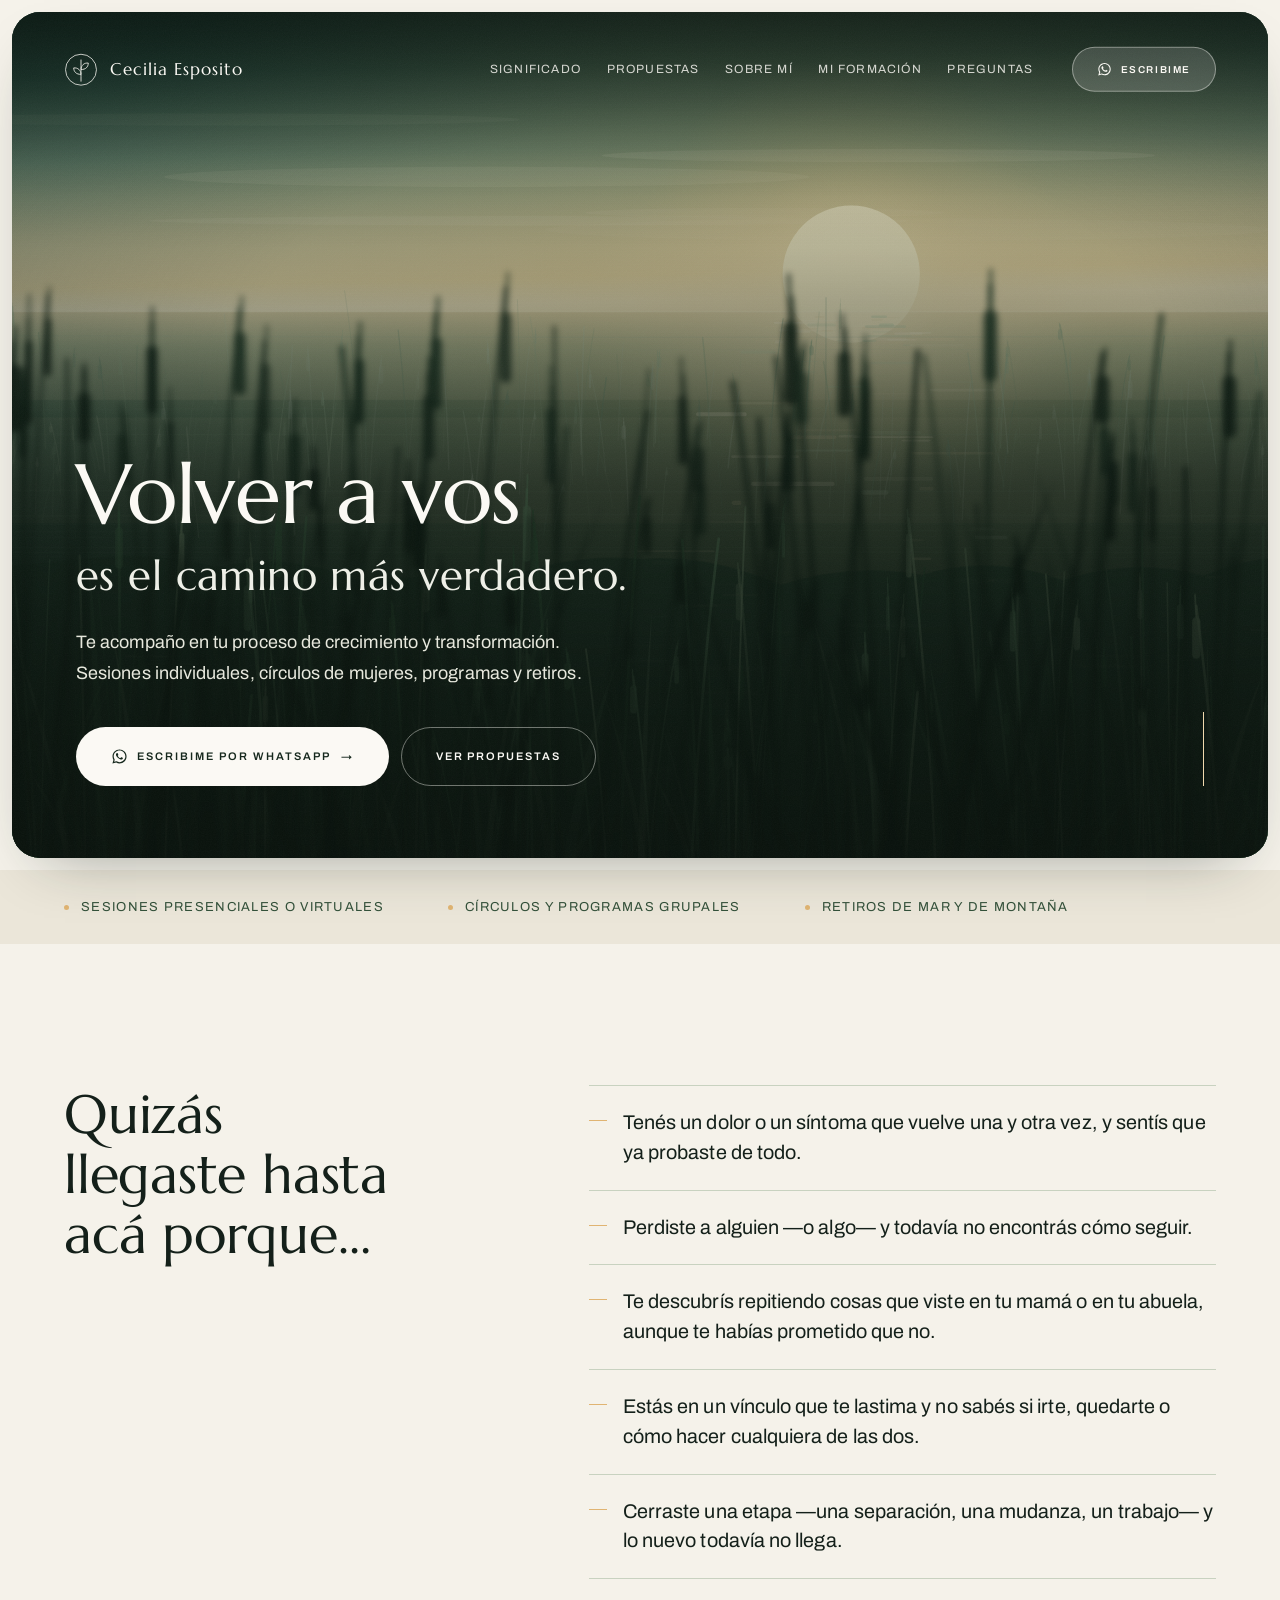
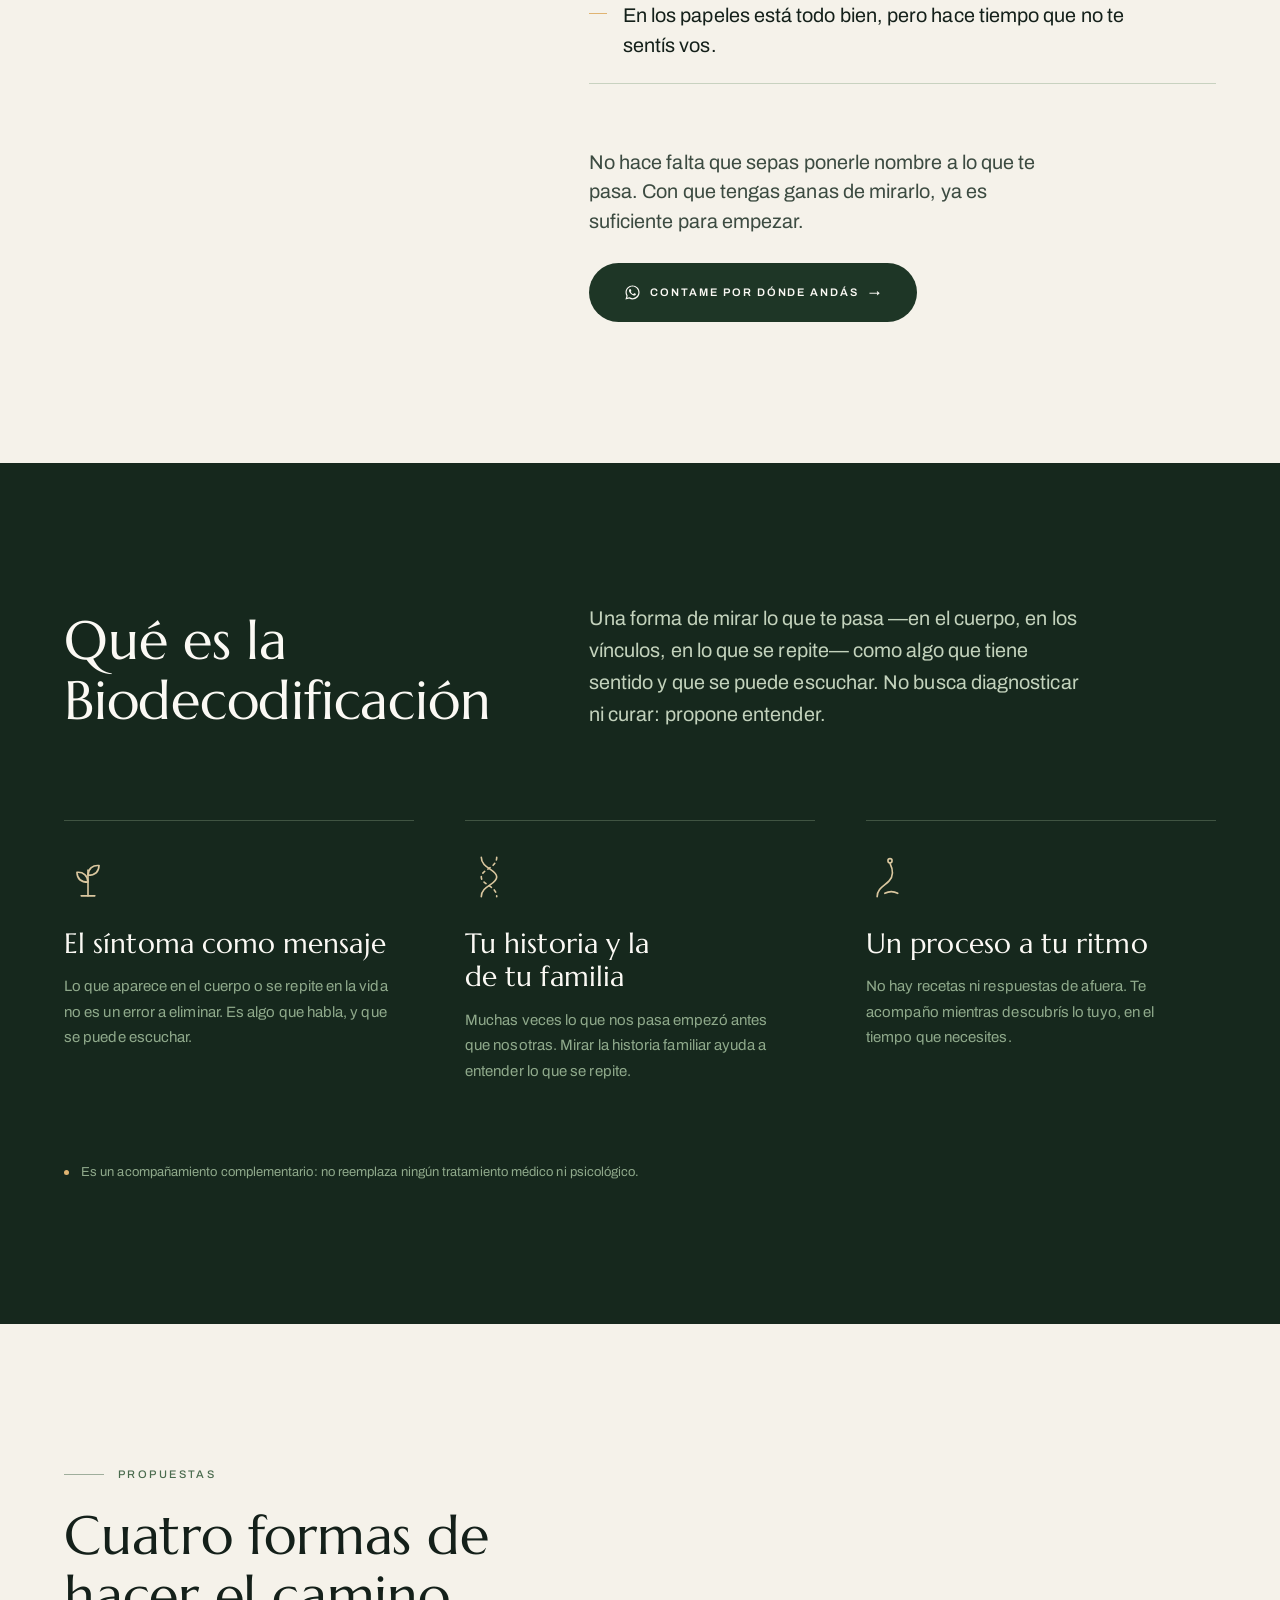
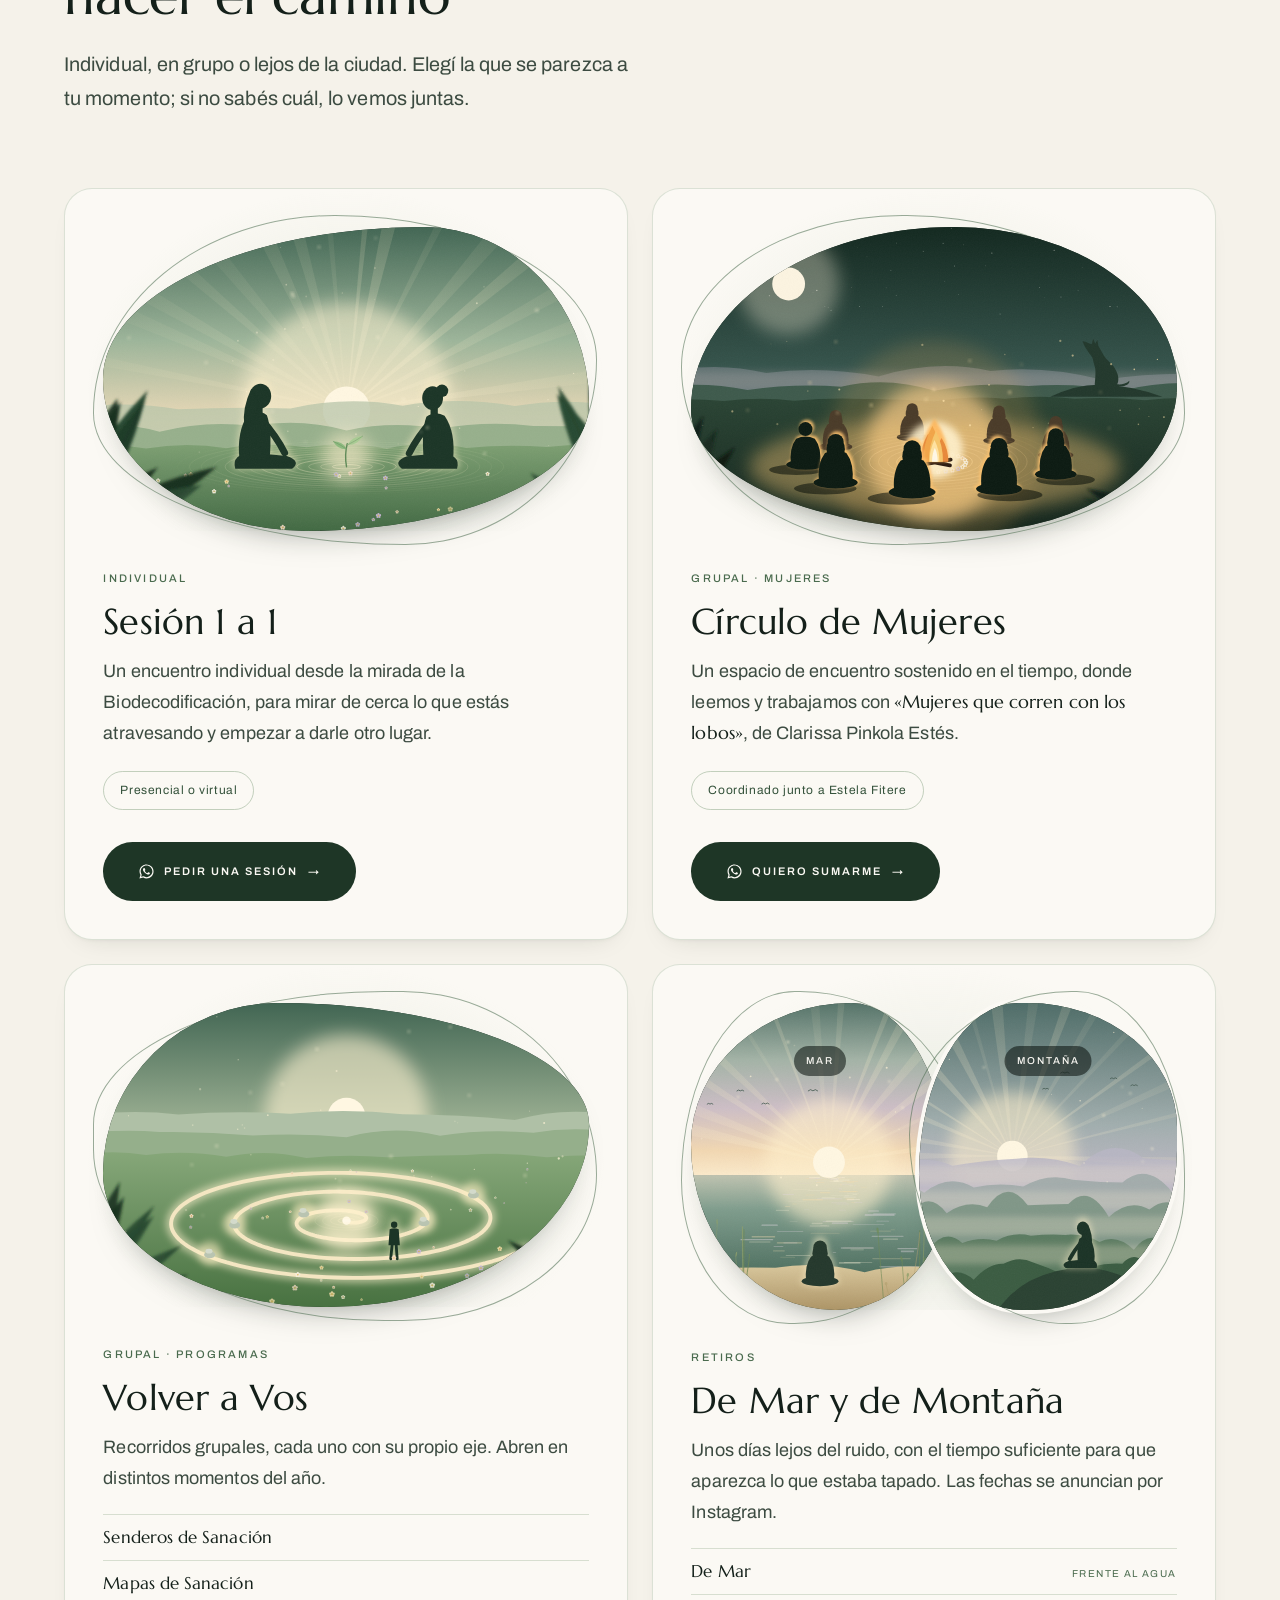
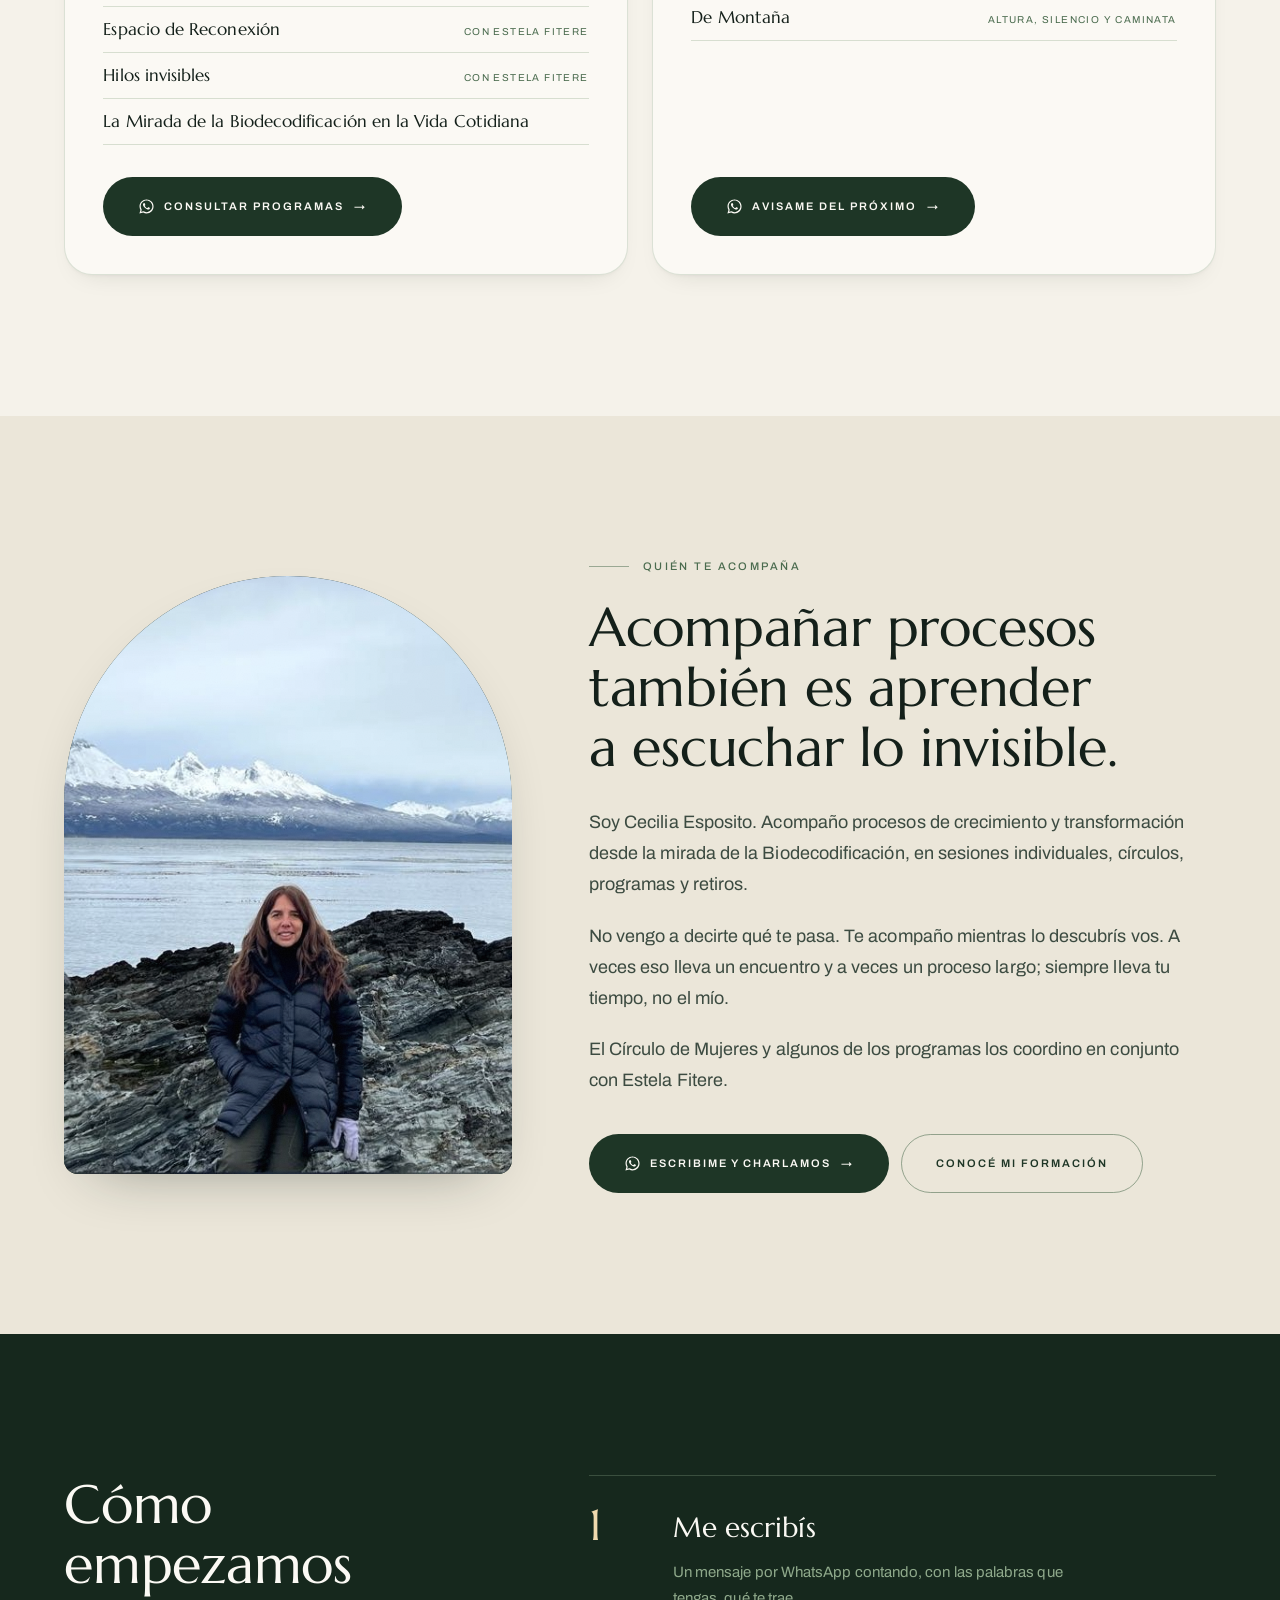
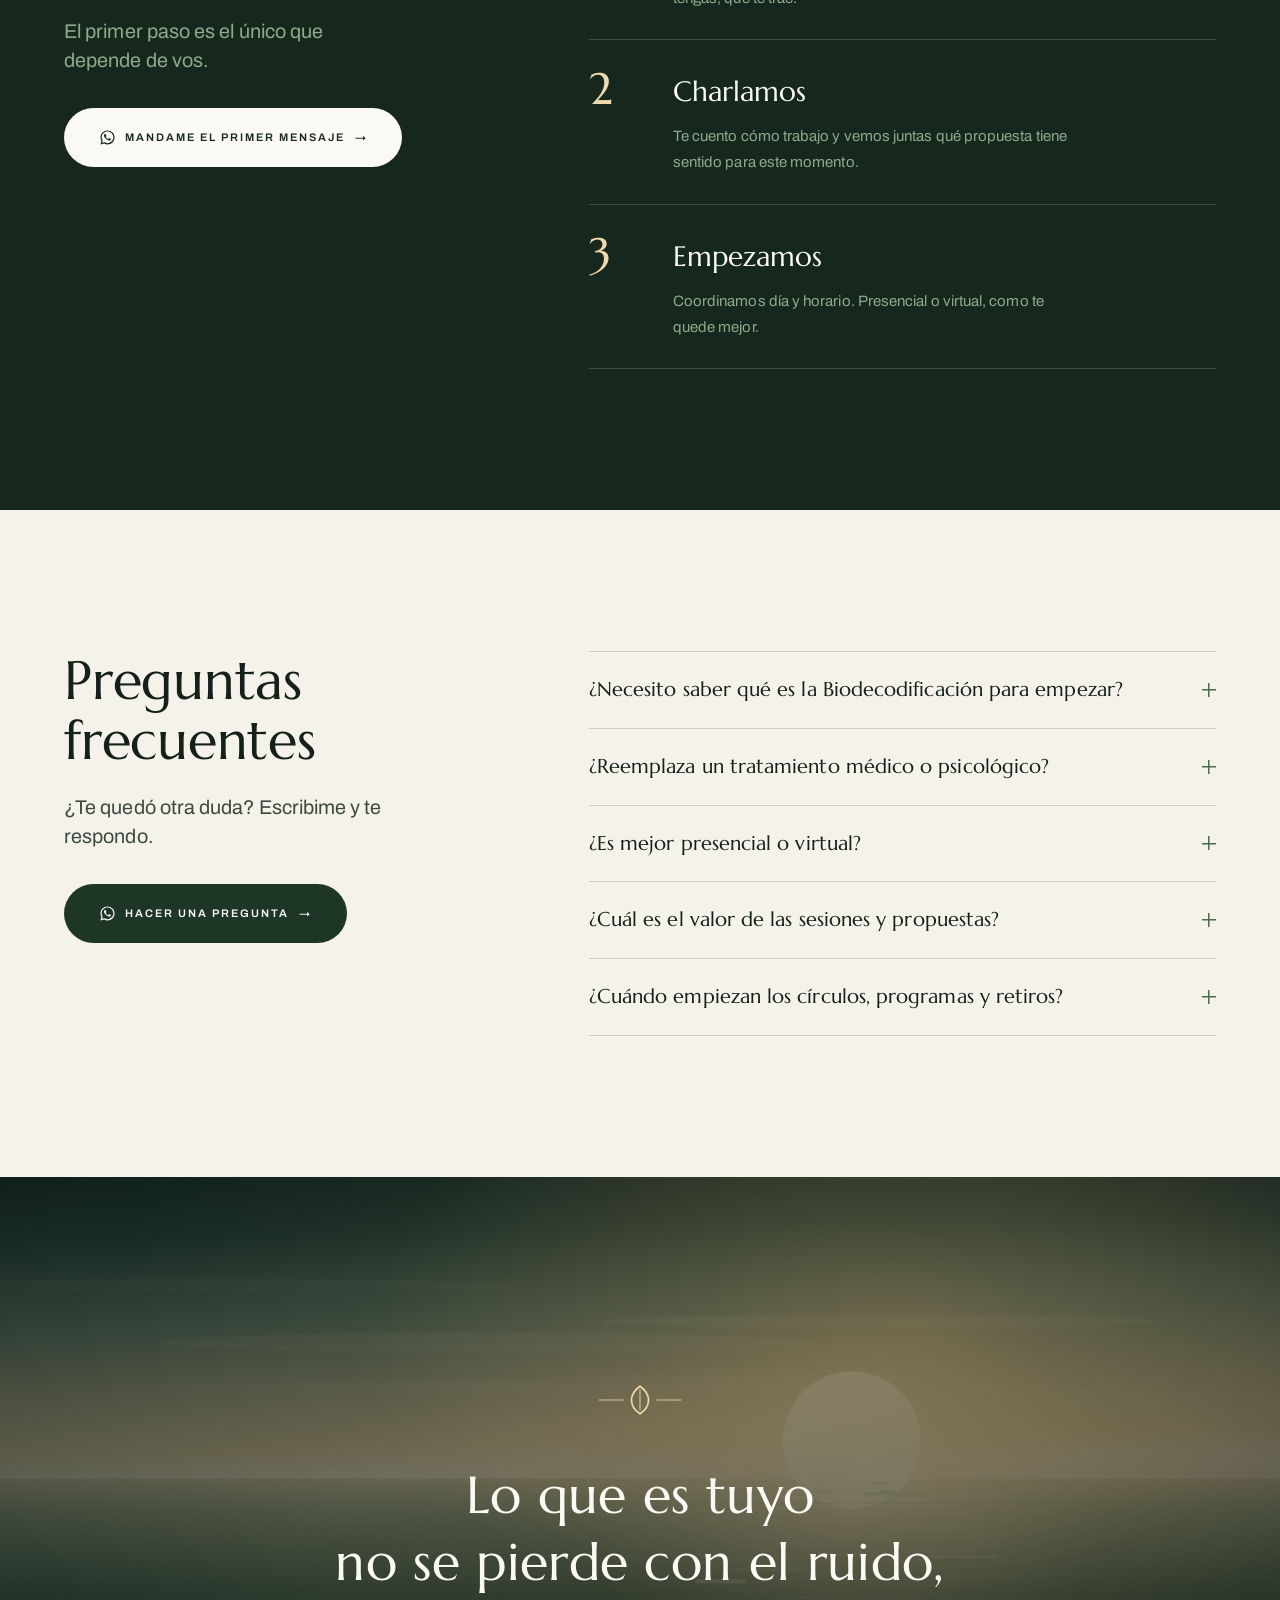
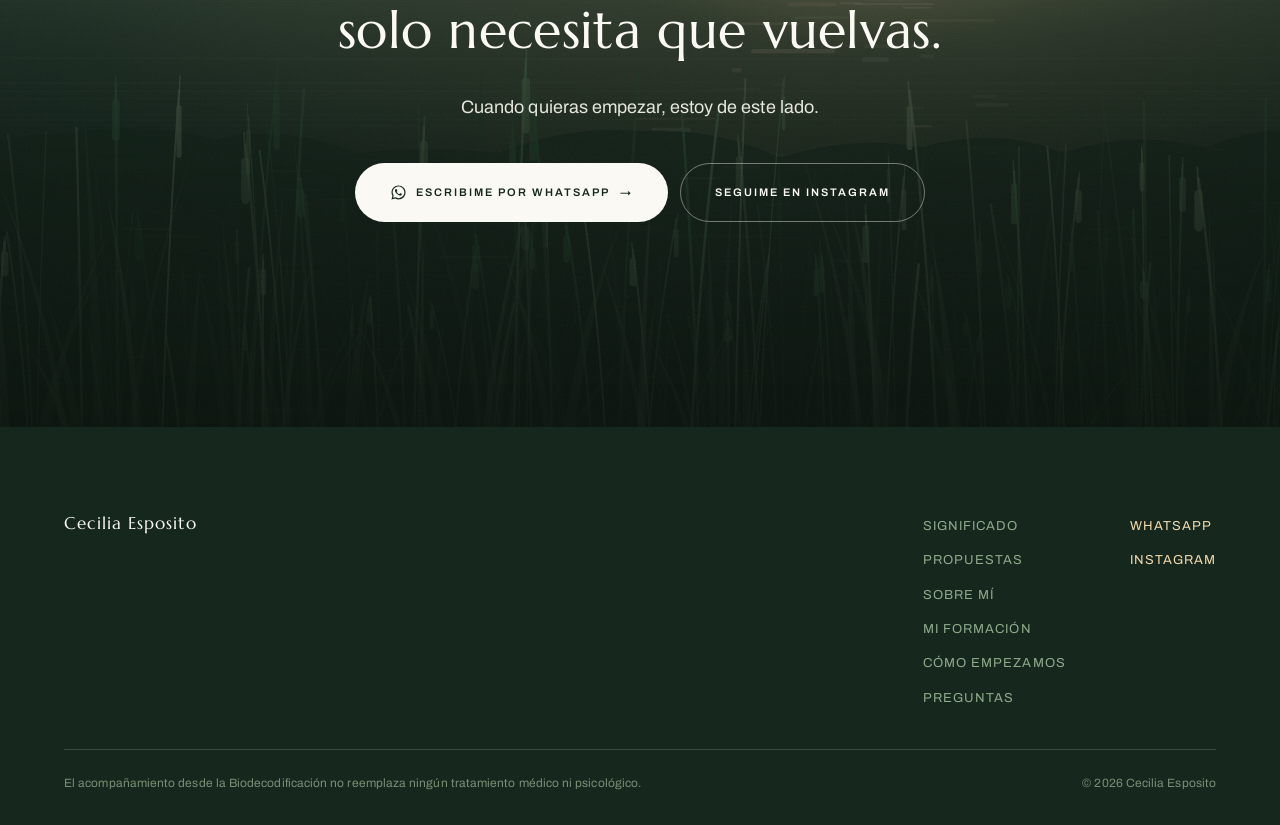
==== index.html @ 84618a2e "Web de Cecilia Esposito · Biodecodificación Sitio estático de dos páginas, sin build ni backend: - i" ====
<!doctype html>
<!--
  DIRECCIÓN — Cecilia Esposito · Biodecodificación
  TESIS: un juncal al amanecer visto desde adentro. Bloques profundos de verde donde
    la imagen manda y el texto es poco y grande, alternados con bandas de marfil donde
    se lee sin esfuerzo. El verde es el material, no el detalle.
  MUNDO PROPIO: bosque #16281D, pino, musgo, salvia; marfil #F5F2EA; sol #E0B472 solo
    como luz. Marcellus romana para lo grande, Archivo para lo que se lee. Paneles de
    radio 28px, arco reservado al retrato, filetes de 1px.
  RECORRIDO (landing, no folleto): promesa → ¿te pasa esto? → qué es → las cuatro
    propuestas, comparables de un vistazo → quién te acompaña → cómo empezamos →
    preguntas → llamada final. Cada tramo termina en el mismo WhatsApp.
  PRIMER VIEWPORT: juncal al amanecer a sangre, sol saliendo arriba a la derecha;
    abajo a la izquierda "Volver a vos" enorme y la píldora de WhatsApp.
-->
<html lang="es-AR">
<head>
<meta charset="utf-8">
<meta name="viewport" content="width=device-width, initial-scale=1">
<title>Cecilia Esposito · Biodecodificación — Volver a vos</title>
<meta name="description" content="Acompañamiento desde la mirada de la Biodecodificación. Sesiones individuales presenciales o virtuales, Círculo de Mujeres, programas Volver a Vos y retiros de mar y de montaña.">
<meta name="theme-color" content="#16281D">
<meta property="og:type" content="website">
<meta property="og:locale" content="es_AR">
<meta property="og:title" content="Cecilia Esposito · Biodecodificación">
<meta property="og:description" content="Volver a vos es el camino más verdadero. Sesiones, círculos, programas y retiros.">
<meta property="og:image" content="assets/img/og.jpg">
<link rel="icon" href="assets/art/favicon.svg" type="image/svg+xml">
<link rel="preconnect" href="https://fonts.googleapis.com">
<link rel="preconnect" href="https://fonts.gstatic.com" crossorigin>
<link rel="preload" as="image" href="assets/art/hero-sky.svg">
<link href="https://fonts.googleapis.com/css2?family=Marcellus&family=Archivo:wght@400;500;600&display=swap" rel="stylesheet">
<link rel="stylesheet" href="assets/css/styles.css">
</head>
<body>
<a class="skip" href="#contenido">Ir al contenido</a>

<svg class="sprite" aria-hidden="true" focusable="false">
  <symbol id="wa" viewBox="0 0 24 24">
    <path d="M12.04 2c-5.46 0-9.9 4.44-9.9 9.9 0 1.75.46 3.45 1.32 4.95L2 22l5.3-1.39a9.86 9.86 0 0 0 4.74 1.21h.01c5.46 0 9.9-4.44 9.9-9.9 0-2.64-1.03-5.13-2.9-7A9.82 9.82 0 0 0 12.04 2Zm0 18.02h-.01a8.2 8.2 0 0 1-4.18-1.15l-.3-.18-3.11.82.83-3.04-.2-.31a8.19 8.19 0 0 1-1.26-4.37c0-4.54 3.7-8.23 8.24-8.23 2.2 0 4.27.86 5.82 2.42a8.18 8.18 0 0 1 2.41 5.82c0 4.54-3.69 8.22-8.24 8.22Zm4.52-6.16c-.25-.13-1.47-.72-1.69-.8-.23-.09-.39-.13-.56.12s-.64.8-.79.97c-.14.16-.29.19-.54.06-.25-.12-1.05-.38-1.99-1.23-.74-.65-1.23-1.46-1.38-1.71-.14-.25-.01-.38.11-.51.11-.11.25-.29.37-.44.13-.15.17-.25.25-.42.09-.16.04-.31-.02-.44-.06-.12-.56-1.35-.77-1.84-.2-.49-.4-.42-.55-.43h-.47c-.16 0-.42.06-.64.31-.22.25-.84.82-.84 2s.86 2.32.98 2.48c.12.16 1.69 2.58 4.1 3.62.57.25 1.02.39 1.37.5.57.19 1.1.16 1.51.1.46-.07 1.42-.58 1.62-1.14.2-.56.2-1.04.14-1.14-.06-.11-.22-.17-.47-.29Z"/>
  </symbol>
  <symbol id="hoja" viewBox="0 0 64 26">
    <path d="M2 13h18M44 13h18" stroke="currentColor" stroke-width="1" opacity=".55" fill="none"/>
    <path d="M32 3c4.4 3.2 6.2 6.5 6.2 10S36.4 20.2 32 23c-4.4-2.8-6.2-6.5-6.2-10S27.6 6.2 32 3Z" fill="none" stroke="currentColor" stroke-width="1.2" stroke-linejoin="round"/>
    <path d="M32 5.5v15" stroke="currentColor" stroke-width="1" opacity=".7" fill="none"/>
  </symbol>
</svg>


<!-- ============ NAVEGACIÓN ============ -->
<header class="nav" id="nav">
  <div class="nav__inner">
    <a class="mark" href="#top" aria-label="Cecilia Esposito, inicio">
      <svg class="mark__glyph" viewBox="0 0 40 40" aria-hidden="true" focusable="false">
        <circle cx="20" cy="20" r="18.2" fill="none" stroke="currentColor" stroke-width="1"/>
        <path d="M20 33.5C20 26 20 18 20 8.5" fill="none" stroke="currentColor" stroke-width="1.1" stroke-linecap="round"/>
        <path d="M20 25.5c-5.6 0-8.4-3-8.6-7.6 4.9-.5 8.4 2.4 8.6 7.6Z" fill="none" stroke="currentColor" stroke-width="1.1" stroke-linejoin="round"/>
        <path d="M20 19.8c5.6 0 8.4-3 8.6-7.6-4.9-.5-8.4 2.4-8.6 7.6Z" fill="none" stroke="currentColor" stroke-width="1.1" stroke-linejoin="round"/>
      </svg>
      <span class="mark__text">
        <span class="mark__name">Cecilia Esposito</span>
      </span>
    </a>

    <nav class="nav__links" aria-label="Secciones">
      <a href="#enfoque">Significado</a>
      <a href="#propuestas">Propuestas</a>
      <a href="#sobre-mi">Sobre mí</a>
      <a href="formacion.html">Mi formación</a>
      <a href="#preguntas">Preguntas</a>
    </nav>

    <a class="btn btn--sm js-wa" data-msg="general" href="#"><svg class="btn__wa" aria-hidden="true"><use href="#wa"></use></svg>Escribime</a>

    <button class="burger" id="burger" aria-expanded="false" aria-controls="menu" aria-label="Abrir el menú">
      <span></span><span></span>
    </button>
  </div>
</header>

<div class="menu" id="menu" hidden>
  <nav class="menu__links" aria-label="Secciones">
    <a href="#enfoque">Significado</a>
    <a href="#propuestas">Propuestas</a>
    <a href="#sobre-mi">Sobre mí</a>
    <a href="formacion.html">Mi formación</a>
    <a href="#empezar">Cómo empezamos</a>
    <a href="#preguntas">Preguntas frecuentes</a>
  </nav>
  <a class="btn js-wa" data-msg="general" href="#"><svg class="btn__wa" aria-hidden="true"><use href="#wa"></use></svg>Escribime por WhatsApp</a>
</div>

<main id="top">

<!-- ============ 1. HERO · la promesa ============ -->
<section class="hero" id="contenido">
  <div class="hero__panel">
    <div class="scene scene--hero" data-parallax>
      <img class="scene__layer" src="assets/art/hero-sky.svg" alt="" aria-hidden="true" data-depth="0">
      <img class="scene__layer" src="assets/art/hero-far.svg" alt="" aria-hidden="true" data-depth="6">
      <img class="scene__layer" src="assets/art/hero-mid.svg" alt="" aria-hidden="true" data-depth="16">
      <img class="scene__layer scene__layer--near" src="assets/art/hero-near.svg" alt="" aria-hidden="true" data-depth="34">
      <div class="scene__photo" data-slot="hero"></div>
      <div class="scene__veil"></div>
    </div>

    <div class="hero__body">
      <h1 class="hero__title reveal">
        <span class="hero__title-lead">Volver a vos</span>
        <span class="hero__title-rest">es el camino más&nbsp;verdadero.</span>
      </h1>
      <p class="hero__lead reveal">
        Te acompaño en tu proceso de crecimiento y transformación.
        Sesiones individuales, círculos de mujeres, programas y retiros.
      </p>
      <div class="hero__actions reveal">
        <a class="btn btn--light js-wa" data-msg="general" href="#">
          <svg class="btn__wa" aria-hidden="true"><use href="#wa"></use></svg>Escribime por WhatsApp <span class="btn__arrow" aria-hidden="true">→</span>
        </a>
        <a class="btn btn--ghost-light" href="#propuestas">Ver propuestas</a>
      </div>
    </div>

    <div class="hero__cue" aria-hidden="true"><span></span></div>
  </div>
</section>

<!-- ============ FRANJA · la oferta en una línea ============ -->
<section class="strip" aria-label="En resumen">
  <ul class="strip__list">
    <li class="reveal">Sesiones presenciales o virtuales</li>
    <li class="reveal">Círculos y programas grupales</li>
    <li class="reveal">Retiros de mar y de montaña</li>
  </ul>
</section>

<!-- ============ 2. ¿TE PASA ESTO? · el problema ============ -->
<section class="paraquien" id="para-vos">
  <div class="wrap paraquien__grid">
    <h2 class="h2 reveal">Quizás llegaste hasta acá porque&hellip;</h2>
    <ul class="paraquien__list">
      <li class="reveal">Tenés un dolor o un síntoma que vuelve una y otra vez, y sentís que ya probaste de todo.</li>
      <li class="reveal">Perdiste a alguien —o algo— y todavía no encontrás cómo seguir.</li>
      <li class="reveal">Te descubrís repitiendo cosas que viste en tu mamá o en tu abuela, aunque te habías prometido que no.</li>
      <li class="reveal">Estás en un vínculo que te lastima y no sabés si irte, quedarte o cómo hacer cualquiera de las dos.</li>
      <li class="reveal">Cerraste una etapa —una separación, una mudanza, un trabajo— y lo nuevo todavía no llega.</li>
      <li class="reveal">En los papeles está todo bien, pero hace tiempo que no te sentís vos.</li>
    </ul>
    <div class="paraquien__cierre reveal">
      <p>No hace falta que sepas ponerle nombre a lo que te pasa. Con que tengas ganas de mirarlo, ya es suficiente para empezar.</p>
      <a class="btn js-wa" data-msg="general" href="#"><svg class="btn__wa" aria-hidden="true"><use href="#wa"></use></svg>Contame por dónde andás <span class="btn__arrow" aria-hidden="true">→</span></a>
    </div>
  </div>
</section>

<!-- ============ 3. QUÉ ES · el enfoque ============ -->
<section class="enfoque" id="enfoque">
  <div class="wrap">
    <div class="enfoque__head">
      <h2 class="h2 h2--light reveal">Qué es la Biodecodificación</h2>
      <p class="enfoque__lead reveal">
        Una forma de mirar lo que te pasa —en el cuerpo, en los vínculos, en lo que se
        repite— como algo que tiene sentido y que se puede escuchar. No busca
        diagnosticar ni curar: propone entender.
      </p>
    </div>

    <ul class="pilares">
      <li class="pilar reveal">
        <svg class="pilar__glyph" viewBox="0 0 56 56" fill="none" stroke="currentColor" stroke-width="1.9" stroke-linecap="round" stroke-linejoin="round" aria-hidden="true"><path d="M28 50V20"/><path d="M28 34c-8.5 0-12.6-4.5-12.9-11.4 7.4-.7 12.6 3.6 12.9 11.4Z"/><path d="M28 26c8.5 0 12.6-4.5 12.9-11.4-7.4-.7-12.6 3.6-12.9 11.4Z"/><path d="M20 50h16"/></svg>
        <h3>El síntoma como mensaje</h3>
        <p>Lo que aparece en el cuerpo o se repite en la vida no es un error a eliminar. Es algo que habla, y que se puede escuchar.</p>
      </li>
      <li class="pilar reveal">
        <svg class="pilar__glyph" viewBox="0 0 56 56" fill="none" stroke="currentColor" stroke-width="1.9" stroke-linecap="round" stroke-linejoin="round" aria-hidden="true"><path d="M19 5c0 13 18 14 18 23S19 38 19 51"/><path d="M37 5c0 13-18 14-18 23s18 10 18 23" stroke-dasharray="3 4.5"/></svg>
        <h3>Tu historia y la de tu familia</h3>
        <p>Muchas veces lo que nos pasa empezó antes que nosotras. Mirar la historia familiar ayuda a entender lo que se repite.</p>
      </li>
      <li class="pilar reveal">
        <svg class="pilar__glyph" viewBox="0 0 56 56" fill="none" stroke="currentColor" stroke-width="1.9" stroke-linecap="round" stroke-linejoin="round" aria-hidden="true"><path d="M13 51c0-10 9-13 14-18.5S32 20 28 12"/><circle cx="28" cy="9" r="2.4"/><path d="M22 47c5-2.5 10-2.5 15 0"/></svg>
        <h3>Un proceso a tu ritmo</h3>
        <p>No hay recetas ni respuestas de afuera. Te acompaño mientras descubrís lo tuyo, en el tiempo que necesites.</p>
      </li>
    </ul>

    <p class="enfoque__nota reveal">Es un acompañamiento complementario: no reemplaza ningún tratamiento médico ni psicológico.</p>
  </div>
</section>

<!-- ============ 4. PROPUESTAS · la oferta, comparable ============ -->
<section class="propuestas" id="propuestas">
  <div class="wrap">
    <header class="sec-head">
      <p class="kicker reveal">Propuestas</p>
      <h2 class="h2 reveal">Cuatro formas de hacer el camino</h2>
      <p class="lead reveal">Individual, en grupo o lejos de la ciudad. Elegí la que se parezca a tu momento; si no sabés cuál, lo vemos juntas.</p>
    </header>

    <div class="ofertas">

      <article class="oferta reveal" id="sesiones">
        <div class="oferta__media">
          <div class="piedra piedra--sesion">
            <div class="scene scene--oferta">
              <img class="scene__layer" loading="lazy" decoding="async" src="assets/art/sesion.svg" alt="" aria-hidden="true">
              <div class="scene__photo" data-slot="sesion"></div>
            </div>
          </div>
        </div>
        <div class="oferta__body">
          <p class="oferta__tipo">Individual</p>
          <h3 class="oferta__titulo">Sesión 1 a 1</h3>
          <p class="oferta__texto">Un encuentro individual desde la mirada de la Biodecodificación, para mirar de cerca lo que estás atravesando y empezar a darle otro lugar.</p>
          <ul class="oferta__datos">
            <li>Presencial o virtual</li>
          </ul>
          <a class="btn js-wa" data-msg="sesion" href="#"><svg class="btn__wa" aria-hidden="true"><use href="#wa"></use></svg>Pedir una sesión <span class="btn__arrow" aria-hidden="true">→</span></a>
        </div>
      </article>

      <article class="oferta reveal" id="circulo">
        <div class="oferta__media">
          <div class="piedra piedra--circulo">
            <div class="scene scene--oferta">
              <img class="scene__layer" loading="lazy" decoding="async" src="assets/art/circulo.svg" alt="" aria-hidden="true">
              <div class="scene__photo" data-slot="circulo"></div>
            </div>
          </div>
        </div>
        <div class="oferta__body">
          <p class="oferta__tipo">Grupal · Mujeres</p>
          <h3 class="oferta__titulo">Círculo de Mujeres</h3>
          <p class="oferta__texto">Un espacio de encuentro sostenido en el tiempo, donde leemos y trabajamos con <em>«Mujeres que corren con los lobos»</em>, de Clarissa Pinkola Estés.</p>
          <ul class="oferta__datos">
            <li>Coordinado junto a Estela Fitere</li>
          </ul>
          <a class="btn js-wa" data-msg="circulo" href="#"><svg class="btn__wa" aria-hidden="true"><use href="#wa"></use></svg>Quiero sumarme <span class="btn__arrow" aria-hidden="true">→</span></a>
        </div>
      </article>

      <article class="oferta reveal" id="programas">
        <div class="oferta__media">
          <div class="piedra piedra--programas">
            <div class="scene scene--oferta">
              <img class="scene__layer" loading="lazy" decoding="async" src="assets/art/programas.svg" alt="" aria-hidden="true">
              <div class="scene__photo" data-slot="programas"></div>
            </div>
          </div>
        </div>
        <div class="oferta__body">
          <p class="oferta__tipo">Grupal · Programas</p>
          <h3 class="oferta__titulo">Volver a Vos</h3>
          <p class="oferta__texto">Recorridos grupales, cada uno con su propio eje. Abren en distintos momentos del año.</p>
          <ul class="oferta__programas">
            <li>Senderos de Sanación</li>
            <li>Mapas de Sanación</li>
            <li>Espacio de Reconexión <span>con Estela Fitere</span></li>
            <li>Hilos invisibles <span>con Estela Fitere</span></li>
            <li>La Mirada de la Biodecodificación en la Vida Cotidiana</li>
          </ul>
          <a class="btn js-wa" data-msg="programas" href="#"><svg class="btn__wa" aria-hidden="true"><use href="#wa"></use></svg>Consultar programas <span class="btn__arrow" aria-hidden="true">→</span></a>
        </div>
      </article>

      <article class="oferta reveal" id="retiros">
        <div class="oferta__media oferta__media--doble">
          <div class="piedra piedra--mar">
            <div class="scene scene--oferta">
              <img class="scene__layer" loading="lazy" decoding="async" src="assets/art/mar.svg" alt="" aria-hidden="true">
              <div class="scene__photo" data-slot="mar"></div>
            </div>
            <span class="oferta__rotulo">Mar</span>
          </div>
          <div class="piedra piedra--montana">
            <div class="scene scene--oferta">
              <img class="scene__layer" loading="lazy" decoding="async" src="assets/art/montana.svg" alt="" aria-hidden="true">
              <div class="scene__photo" data-slot="montana"></div>
            </div>
            <span class="oferta__rotulo">Montaña</span>
          </div>
        </div>
        <div class="oferta__body">
          <p class="oferta__tipo">Retiros</p>
          <h3 class="oferta__titulo">De Mar y de Montaña</h3>
          <p class="oferta__texto">Unos días lejos del ruido, con el tiempo suficiente para que aparezca lo que estaba tapado. Las fechas se anuncian por Instagram.</p>
          <ul class="oferta__programas">
            <li>De Mar <span>Frente al agua</span></li>
            <li>De Montaña <span>Altura, silencio y caminata</span></li>
          </ul>
          <a class="btn js-wa" data-msg="retiros" href="#"><svg class="btn__wa" aria-hidden="true"><use href="#wa"></use></svg>Avisame del próximo <span class="btn__arrow" aria-hidden="true">→</span></a>
        </div>
      </article>

    </div>
  </div>
</section>

<!-- ============ 5. SOBRE MÍ · quién te acompaña ============ -->
<section class="mirada" id="sobre-mi">
  <div class="wrap mirada__grid">
    <figure class="arch reveal">
      <div class="scene scene--arch">
        <img class="scene__layer" loading="lazy" decoding="async" src="assets/art/retrato.svg" alt="" aria-hidden="true">
        <div class="scene__photo" data-slot="retrato" data-alt="Cecilia Esposito frente al mar, con montañas nevadas detrás"></div>
      </div>
    </figure>

    <div class="mirada__text">
      <p class="kicker reveal">Quién te acompaña</p>
      <h2 class="h2 reveal">Acompañar procesos también es aprender a escuchar lo&nbsp;invisible.</h2>
      <div class="prose">
        <p class="reveal">Soy Cecilia Esposito. Acompaño procesos de crecimiento y transformación desde la mirada de la Biodecodificación, en sesiones individuales, círculos, programas y retiros.</p>
        <p class="reveal">No vengo a decirte qué te pasa. Te acompaño mientras lo descubrís vos. A veces eso lleva un encuentro y a veces un proceso largo; siempre lleva tu tiempo, no el mío.</p>
        <p class="reveal">El Círculo de Mujeres y algunos de los programas los coordino en conjunto con Estela Fitere.</p>
      </div>
      <div class="mirada__acciones reveal">
        <a class="btn js-wa" data-msg="general" href="#"><svg class="btn__wa" aria-hidden="true"><use href="#wa"></use></svg>Escribime y charlamos <span class="btn__arrow" aria-hidden="true">→</span></a>
        <a class="btn btn--ghost" href="formacion.html">Conocé mi formación</a>
      </div>
    </div>
  </div>
</section>

<!--
  ============ TESTIMONIOS (listo para activar) ============
  Una landing gana mucho con dos o tres testimonios reales. No hay ninguno
  confirmado todavía, así que esta sección está apagada: nunca inventar uno.
  Para activarla: pedir permiso a quien lo escribió, reemplazar los textos,
  y borrar las líneas de apertura y cierre de este comentario.

<section class="testimonios">
  <div class="wrap">
    <h2 class="h2 reveal">Lo que dicen quienes hicieron el camino</h2>
    <ul class="testimonios__lista">
      <li class="testimonio reveal">
        <blockquote>«Texto real del testimonio, con permiso de quien lo escribió.»</blockquote>
        <p class="testimonio__firma">Nombre o inicial · Propuesta que hizo</p>
      </li>
    </ul>
  </div>
</section>
-->

<!-- ============ 6. CÓMO EMPEZAMOS · el plan ============ -->
<section class="pasos" id="empezar">
  <div class="wrap pasos__grid">
    <div class="pasos__head">
      <h2 class="h2 h2--light reveal">Cómo empezamos</h2>
      <p class="reveal">El primer paso es el único que depende de vos.</p>
      <a class="btn btn--light js-wa reveal" data-msg="general" href="#"><svg class="btn__wa" aria-hidden="true"><use href="#wa"></use></svg>Mandame el primer mensaje <span class="btn__arrow" aria-hidden="true">→</span></a>
    </div>
    <ol class="pasos__list">
      <li class="paso reveal">
        <h3>Me escribís</h3>
        <p>Un mensaje por WhatsApp contando, con las palabras que tengas, qué te trae.</p>
      </li>
      <li class="paso reveal">
        <h3>Charlamos</h3>
        <p>Te cuento cómo trabajo y vemos juntas qué propuesta tiene sentido para este momento.</p>
      </li>
      <li class="paso reveal">
        <h3>Empezamos</h3>
        <p>Coordinamos día y horario. Presencial o virtual, como te quede mejor.</p>
      </li>
    </ol>
  </div>
</section>

<!-- ============ 7. PREGUNTAS · las objeciones ============ -->
<section class="preguntas" id="preguntas">
  <div class="wrap preguntas__grid">
    <div class="preguntas__head">
      <h2 class="h2 reveal">Preguntas frecuentes</h2>
      <p class="reveal">¿Te quedó otra duda? Escribime y te respondo.</p>
      <a class="btn js-wa reveal" data-msg="pregunta" href="#"><svg class="btn__wa" aria-hidden="true"><use href="#wa"></use></svg>Hacer una pregunta <span class="btn__arrow" aria-hidden="true">→</span></a>
    </div>

    <div class="faq">
      <details class="faq__item reveal" name="faq">
        <summary>¿Necesito saber qué es la Biodecodificación para empezar?</summary>
        <div class="faq__a"><p>No. No hace falta conocerla ni tener claro qué te pasa. Alcanza con querer mirarlo; lo demás lo vamos viendo juntas.</p></div>
      </details>
      <details class="faq__item reveal" name="faq">
        <summary>¿Reemplaza un tratamiento médico o psicológico?</summary>
        <div class="faq__a"><p>No. Es un acompañamiento complementario. No reemplaza ni interrumpe ningún tratamiento que estés haciendo.</p></div>
      </details>
      <details class="faq__item reveal" name="faq">
        <summary>¿Es mejor presencial o virtual?</summary>
        <div class="faq__a"><p>Las dos modalidades sostienen el mismo trabajo. Elegís la que te quede más cómoda; si es presencial, te paso la dirección cuando coordinamos.</p></div>
      </details>
      <details class="faq__item reveal" name="faq">
        <summary>¿Cuál es el valor de las sesiones y propuestas?</summary>
        <div class="faq__a"><p>Depende de la propuesta y se actualiza. Escribime y te paso la información al día.</p></div>
      </details>
      <details class="faq__item reveal" name="faq">
        <summary>¿Cuándo empiezan los círculos, programas y retiros?</summary>
        <div class="faq__a"><p>Abren en distintos momentos del año. Las fechas se anuncian por Instagram, y si me escribís te aviso cuando abra el que te interesa.</p></div>
      </details>
    </div>
  </div>
</section>

<!-- ============ 8. LLAMADA FINAL ============ -->
<section class="cierre">
  <div class="scene scene--cierre" data-parallax>
    <img class="scene__layer" loading="lazy" decoding="async" src="assets/art/hero-sky.svg" alt="" aria-hidden="true" data-depth="0">
    <img class="scene__layer" loading="lazy" decoding="async" src="assets/art/hero-mid.svg" alt="" aria-hidden="true" data-depth="12">
    <div class="scene__veil scene__veil--full"></div>
  </div>
  <div class="cierre__body">
    <svg class="cierre__hoja reveal" aria-hidden="true"><use href="#hoja"></use></svg>
    <h2 class="cierre__quote reveal">
      <span>Lo que es tuyo</span>
      <span>no se pierde con el ruido,</span>
      <span>solo necesita que vuelvas.</span>
    </h2>
    <p class="cierre__lead reveal">Cuando quieras empezar, estoy de este lado.</p>
    <div class="cierre__actions reveal">
      <a class="btn btn--light js-wa" data-msg="general" href="#"><svg class="btn__wa" aria-hidden="true"><use href="#wa"></use></svg>Escribime por WhatsApp <span class="btn__arrow" aria-hidden="true">→</span></a>
      <a class="btn btn--ghost-light" href="https://www.instagram.com/ceciliaesposito2/" target="_blank" rel="noopener">Seguime en Instagram</a>
    </div>
  </div>
</section>

</main>

<!-- ============ PIE ============ -->
<footer class="pie">
  <div class="wrap pie__grid">
    <div class="pie__brand">
      <span class="mark__name">Cecilia Esposito</span>
    </div>
    <nav class="pie__nav" aria-label="Pie">
      <a href="#enfoque">Significado</a>
      <a href="#propuestas">Propuestas</a>
      <a href="#sobre-mi">Sobre mí</a>
      <a href="formacion.html">Mi formación</a>
      <a href="#empezar">Cómo empezamos</a>
      <a href="#preguntas">Preguntas</a>
    </nav>
    <div class="pie__contact">
      <a class="js-wa" data-msg="general" href="#">WhatsApp</a>
      <a href="https://www.instagram.com/ceciliaesposito2/" target="_blank" rel="noopener">Instagram</a>
    </div>
  </div>
  <div class="wrap pie__fine">
    <p>El acompañamiento desde la Biodecodificación no reemplaza ningún tratamiento médico ni psicológico.</p>
    <p>© <span id="anio">2026</span> Cecilia Esposito</p>
  </div>
</footer>

<a class="fab js-wa" data-msg="general" href="#" aria-label="Escribir por WhatsApp">
  <svg class="fab__wa" aria-hidden="true"><use href="#wa"></use></svg>
</a>

<script src="assets/js/main.js" defer></script>
<script type="application/ld+json">
{
  "@context": "https://schema.org",
  "@graph": [
    {
      "@type": "Person",
      "name": "Cecilia Esposito",
      "jobTitle": "Biodecodificación",
      "description": "Acompañamiento de procesos desde la mirada de la Biodecodificación: sesiones individuales, círculos de mujeres, programas y retiros.",
      "sameAs": ["https://www.instagram.com/ceciliaesposito2/"]
    },
    {
      "@type": "FAQPage",
      "mainEntity": [
        { "@type": "Question", "name": "¿Necesito saber qué es la Biodecodificación para empezar?",
          "acceptedAnswer": { "@type": "Answer", "text": "No. No hace falta conocerla ni tener claro qué te pasa. Alcanza con querer mirarlo; lo demás lo vamos viendo juntas." } },
        { "@type": "Question", "name": "¿Reemplaza un tratamiento médico o psicológico?",
          "acceptedAnswer": { "@type": "Answer", "text": "No. Es un acompañamiento complementario. No reemplaza ni interrumpe ningún tratamiento que estés haciendo." } },
        { "@type": "Question", "name": "¿Es mejor presencial o virtual?",
          "acceptedAnswer": { "@type": "Answer", "text": "Las dos modalidades sostienen el mismo trabajo. Elegís la que te quede más cómoda; si es presencial, te paso la dirección cuando coordinamos." } },
        { "@type": "Question", "name": "¿Cuál es el valor de las sesiones y propuestas?",
          "acceptedAnswer": { "@type": "Answer", "text": "Depende de la propuesta y se actualiza. Escribime y te paso la información al día." } },
        { "@type": "Question", "name": "¿Cuándo empiezan los círculos, programas y retiros?",
          "acceptedAnswer": { "@type": "Answer", "text": "Abren en distintos momentos del año. Las fechas se anuncian por Instagram, y si me escribís te aviso cuando abra el que te interesa." } }
      ]
    }
  ]
}
</script>
</body>
</html>
---- assets/css/styles.css ----
/* ============================================================
   Cecilia Esposito · Biodecodificación
   Sistema visual: ver DESIGN.md en la raíz del proyecto.
   ============================================================ */

/* ---------- 1. Tokens ---------- */
:root {
  /* verde: el material del sitio */
  --forest:      #16281D;
  --pine:        #1E3626;
  --moss:        #33513A;
  --fern:        #4A6B4E;
  --sage:        #8FA98B;
  --sage-pale:   #C3D2BC;

  /* marfil: el aire */
  --bone:        #F5F2EA;
  --bone-deep:   #EBE6D9;
  --bone-veil:   #FBF9F4;

  /* luz */
  --sun:         #E0B472;
  --sun-rgb:     224 180 114;
  --sun-pale:    #F0D9AE;

  /* tinta */
  --ink:         #14201A;
  --ink-soft:    #3C4B41;
  /* tintas de composición: una sola por rol, con alfa variable */
  --ink-veil:    8 16 11;
  --ink-shadow:  20 32 24;

  --r-sm: 6px;  --r-md: 14px;  --r-lg: 28px;  --r-pill: 999px;

  --gutter:  clamp(20px, 5vw, 64px);
  --wrap:    1240px;
  --section: clamp(88px, 11vw, 168px);
  --nav-h:   78px;
  /* aire sobre la barra mientras flota sobre el hero; al pegarse arriba desaparece */
  --nav-top: clamp(14px, 2.4vw, 34px);

  --serif: "Marcellus", "Times New Roman", Times, serif;
  --sans:  "Archivo", system-ui, -apple-system, "Segoe UI", sans-serif;

  --ease:     cubic-bezier(.16, 1, .3, 1);
  --ease-out: cubic-bezier(.22, .61, .36, 1);

  --shadow-panel: 0 24px 60px -32px rgb(var(--ink-shadow) / .45);
  --shadow-card:  0 2px 4px -2px rgb(var(--ink-shadow) / .06),
                  0 12px 28px -18px rgb(var(--ink-shadow) / .18);
}

/* ---------- 2. Base ---------- */
*, *::before, *::after { box-sizing: border-box; }

html { scroll-behavior: smooth; scroll-padding-top: calc(var(--nav-h) + 16px); -webkit-text-size-adjust: 100%; }

body {
  margin: 0;
  background: var(--bone);
  color: var(--ink-soft);
  font-family: var(--sans);
  font-size: clamp(1rem, .955rem + .22vw, 1.125rem);
  line-height: 1.72;
  letter-spacing: .004em;
  -webkit-font-smoothing: antialiased;
  overflow-x: hidden;
}

img, svg { display: block; max-width: 100%; }
ul, ol { margin: 0; padding: 0; list-style: none; }
h1, h2, h3 { margin: 0; font-weight: 400; font-family: var(--serif); color: var(--ink); }
p { margin: 0; }
a { color: inherit; }

::selection { background: var(--sage-pale); color: var(--forest); }

:focus-visible {
  outline: 2px solid var(--sun);
  outline-offset: 3px;
  border-radius: var(--r-sm);
}

.skip {
  position: fixed; top: 10px; left: 10px; z-index: 200;
  padding: 12px 20px; border-radius: var(--r-pill);
  background: var(--forest); color: var(--bone-veil);
  font-size: .8rem; text-decoration: none;
  transform: translateY(-160%); transition: transform .3s var(--ease);
}
.skip:focus-visible { transform: none; }

.wrap {
  width: min(var(--wrap), 100% - 2 * var(--gutter));
  margin-inline: auto;
}

/* ---------- 3. Tipografía ---------- */
.h2 {
  font-size: clamp(2rem, 1.35rem + 2.7vw, 3.4rem);
  line-height: 1.1;
  letter-spacing: -.004em;
  text-wrap: balance;
  max-width: 17ch;
}
.h2--light { color: var(--bone-veil); }

.kicker {
  font-size: .6875rem;
  font-weight: 500;
  letter-spacing: .22em;
  text-transform: uppercase;
  color: var(--fern);
  display: flex;
  align-items: center;
  gap: 14px;
  margin-bottom: 22px;
}
.kicker::before {
  content: ""; flex: 0 0 40px; height: 1px;
  background: currentColor; opacity: .5;
}
.kicker--light { color: var(--sun-pale); }

.lead {
  font-size: clamp(1.0625rem, 1rem + .3vw, 1.25rem);
  max-width: 52ch;
  color: var(--ink-soft);
}

.prose p { max-width: 62ch; }
.prose p + p { margin-top: 1.15em; }
.prose em { font-family: var(--serif); font-style: normal; font-size: 1.08em; color: var(--ink); }

.mirada__acciones { display: flex; flex-wrap: wrap; gap: 12px; margin-top: 38px; }

/* ---------- 4. Botones ---------- */
.btn {
  --btn-bg: var(--pine);
  --btn-fg: var(--bone-veil);
  display: inline-flex;
  align-items: center;
  gap: 10px;
  padding: 20px 34px;
  border: 1px solid transparent;
  border-radius: var(--r-pill);
  background: var(--btn-bg);
  color: var(--btn-fg);
  font-family: var(--sans);
  font-size: .6875rem;
  font-weight: 600;
  letter-spacing: .18em;
  line-height: 1;
  text-transform: uppercase;
  text-decoration: none;
  white-space: nowrap;
  cursor: pointer;
  transition: background-color .35s var(--ease), color .35s var(--ease),
              border-color .35s var(--ease), transform .35s var(--ease);
}
.btn:hover { --btn-bg: var(--forest); transform: translateY(-2px); }
.btn__arrow { display: inline-block; transition: transform .35s var(--ease); }
.btn:hover .btn__arrow { transform: translateX(4px); }

.btn--light { --btn-bg: var(--bone-veil); --btn-fg: var(--forest); }
.btn--light:hover { --btn-bg: #fff; --btn-fg: var(--forest); }

.btn--ghost-light {
  --btn-bg: transparent; --btn-fg: var(--bone-veil);
  border-color: color-mix(in srgb, var(--bone-veil) 42%, transparent);
}
.btn--ghost-light:hover {
  --btn-bg: color-mix(in srgb, var(--bone-veil) 14%, transparent);
  --btn-fg: var(--bone-veil);
  border-color: var(--bone-veil);
}

.btn--ghost {
  --btn-bg: transparent; --btn-fg: var(--pine);
  border-color: color-mix(in srgb, var(--fern) 55%, transparent);
}
.btn--ghost:hover { --btn-bg: color-mix(in srgb, var(--sage-pale) 40%, transparent); --btn-fg: var(--forest); border-color: var(--pine); }

.btn--sm { padding: 14px 24px; font-size: .625rem; letter-spacing: .16em; }

/* el símbolo de WhatsApp vive una sola vez en el documento */
.sprite { position: absolute; width: 0; height: 0; overflow: hidden; }
.btn__wa {
  width: 17px; height: 17px;
  flex: none;
  fill: currentColor;
  margin-right: -1px;
}
.btn--sm .btn__wa { width: 15px; height: 15px; }

/* ---------- 5. Escenas (arte propio + slot de foto) ---------- */
.scene { position: absolute; inset: 0; overflow: hidden; background: var(--forest); }
.scene__layer {
  position: absolute; inset: -2%;
  width: 104%; height: 104%;
  /* la regla base img { max-width: 100% } la recortaba y dejaba una franja a la derecha */
  max-width: none;
  object-fit: cover;
  will-change: transform;
}
.scene__layer--near { filter: blur(3px); }

/* la foto real, cuando exista, tapa el arte generado */
.scene__photo {
  position: absolute; inset: 0;
  background-size: cover;
  background-position: center;
  opacity: 0;
  /* una foto de banco llega más saturada y más fría que este sitio */
  filter: saturate(.9) contrast(1.02);
  transition: opacity .8s var(--ease);
}
.scene__photo.is-on { opacity: 1; }

.scene__veil {
  position: absolute; inset: 0;
  background:
    /* abajo, donde vive el texto */
    linear-gradient(to top,
      rgb(var(--ink-veil) / .93) 0%,
      rgb(var(--ink-veil) / .84) 20%,
      rgb(var(--ink-veil) / .66) 44%,
      rgb(var(--ink-veil) / .32) 62%,
      rgb(var(--ink-veil) / .08) 78%,
      transparent 92%),
    /* arriba, para que la navegación se lea sobre cualquier cielo */
    linear-gradient(to bottom, rgb(var(--ink-veil) / .66) 0%, rgb(var(--ink-veil) / .42) 8%, rgb(var(--ink-veil) / .12) 18%, transparent 28%),
    /* viñeteo */
    radial-gradient(122% 96% at 55% 42%, transparent 30%, rgb(var(--ink-veil) / .5) 100%),
    /* baño verde: ata cualquier fotografía a la paleta */
    linear-gradient(rgb(24 58 40 / .16), rgb(24 58 40 / .16));
}
.scene__veil--full {
  background:
    radial-gradient(70% 60% at 72% 18%, rgb(var(--sun-rgb) / .22), transparent 62%),
    linear-gradient(to top, rgb(var(--ink-veil) / .9), rgb(var(--ink-veil) / .64) 52%, rgb(var(--ink-veil) / .44)),
    radial-gradient(110% 80% at 50% 50%, transparent 26%, rgb(var(--ink-veil) / .55) 100%);
}
/* grano: nada plano sobre verde */
.scene::after {
  content: "";
  position: absolute; inset: 0;
  pointer-events: none;
  opacity: .04;
  background-image: url("data:image/svg+xml,%3Csvg xmlns='http://www.w3.org/2000/svg' width='180' height='180'%3E%3Cfilter id='n'%3E%3CfeTurbulence type='fractalNoise' baseFrequency='.82' numOctaves='3'/%3E%3CfeColorMatrix type='saturate' values='0'/%3E%3C/filter%3E%3Crect width='180' height='180' filter='url(%23n)'/%3E%3C/svg%3E");
}

/* ---------- 6. Navegación ---------- */
.nav {
  position: fixed; inset: 0 0 auto; z-index: 100;
  height: var(--nav-h);
  transition: background-color .45s var(--ease), border-color .45s var(--ease), backdrop-filter .45s var(--ease);
  border-bottom: 1px solid transparent;
}
.nav__inner {
  width: min(var(--wrap), 100% - 2 * var(--gutter));
  margin-inline: auto;
  height: 100%;
  transform: translateY(var(--nav-top));
  transition: transform .45s var(--ease);
  display: flex;
  align-items: center;
  gap: clamp(16px, 3vw, 44px);
}
.nav.is-stuck .nav__inner { transform: none; }
.nav.is-stuck {
  background: color-mix(in srgb, var(--bone) 88%, transparent);
  backdrop-filter: blur(14px) saturate(1.2);
  -webkit-backdrop-filter: blur(14px) saturate(1.2);
  border-bottom-color: color-mix(in srgb, var(--sage) 38%, transparent);
}

.mark { display: flex; align-items: center; gap: 12px; text-decoration: none; color: var(--bone-veil); margin-right: auto; transition: color .45s var(--ease); }
.nav.is-stuck .mark { color: var(--forest); }
.mark__glyph { width: 34px; height: 34px; flex: none; opacity: .9; }
.mark__text { display: flex; flex-direction: column; gap: 3px; }
.mark__name { font-family: var(--serif); font-size: 1.0625rem; letter-spacing: .06em; line-height: 1; }

.nav__links { display: flex; gap: clamp(14px, 2vw, 30px); }
.nav__links a {
  position: relative;
  font-size: .75rem;
  letter-spacing: .1em;
  text-transform: uppercase;
  text-decoration: none;
  color: color-mix(in srgb, var(--bone-veil) 82%, transparent);
  padding: 6px 0;
  transition: color .35s var(--ease);
}
.nav.is-stuck .nav__links a { color: var(--ink-soft); }
.nav__links a::after {
  content: ""; position: absolute; left: 0; bottom: 0;
  width: 100%; height: 1px; background: currentColor;
  transform: scaleX(0); transform-origin: left;
  transition: transform .4s var(--ease);
}
.nav__links a:hover { color: var(--bone-veil); }
.nav.is-stuck .nav__links a:hover { color: var(--forest); }
.nav__links a:hover::after, .nav__links a.is-current::after, .nav__links a[aria-current="page"]::after { transform: scaleX(1); }

.nav > .nav__inner > .btn { flex: none; }
.nav .btn--sm { --btn-bg: color-mix(in srgb, var(--bone-veil) 16%, transparent); --btn-fg: var(--bone-veil); border-color: color-mix(in srgb, var(--bone-veil) 40%, transparent); }
.nav .btn--sm:hover { --btn-bg: var(--bone-veil); --btn-fg: var(--forest); border-color: var(--bone-veil); }
.nav.is-stuck .btn--sm { --btn-bg: var(--pine); --btn-fg: var(--bone-veil); border-color: transparent; }
.nav.is-stuck .btn--sm:hover { --btn-bg: var(--forest); }

.burger {
  display: none;
  width: 44px; height: 44px;
  border: 0; background: none; padding: 0;
  cursor: pointer;
  flex-direction: column; justify-content: center; align-items: flex-end; gap: 7px;
}
.burger span { display: block; width: 26px; height: 1.5px; background: var(--bone-veil); transition: transform .4s var(--ease), background-color .45s var(--ease); }
.nav.is-stuck .burger span { background: var(--forest); }
.burger[aria-expanded="true"] span { background: var(--forest); }
.burger[aria-expanded="true"] span:nth-child(1) { transform: translateY(4.25px) rotate(45deg); }
.burger[aria-expanded="true"] span:nth-child(2) { transform: translateY(-4.25px) rotate(-45deg); }

.menu {
  position: fixed; inset: 0; z-index: 99;
  background: var(--bone);
  padding: calc(var(--nav-h) + 40px) var(--gutter) 48px;
  display: flex; flex-direction: column; justify-content: space-between; gap: 40px;
}
.menu[hidden] { display: none; }
.menu__links { display: flex; flex-direction: column; gap: 4px; }
.menu__links a {
  font-family: var(--serif);
  font-size: clamp(1.5rem, 7vw, 2.25rem);
  color: var(--ink);
  text-decoration: none;
  padding: 10px 0;
  border-bottom: 1px solid color-mix(in srgb, var(--sage) 28%, transparent);
}
.menu .btn { justify-content: center; }

/* ---------- 7. Hero ---------- */
.hero { padding: 12px; }
.hero__panel {
  position: relative;
  min-height: min(94svh, 900px);
  border-radius: var(--r-lg);
  overflow: hidden;
  display: flex;
  align-items: flex-end;
  box-shadow: var(--shadow-panel);
}
.hero__body {
  position: relative; z-index: 2;
  width: min(var(--wrap), 100% - 2 * var(--gutter));
  margin-inline: auto;
  padding-block: clamp(48px, 8vh, 104px);
}
.hero__title {
  font-size: clamp(2.75rem, 1.4rem + 6vw, 5.25rem);
  line-height: 1.04;
  color: var(--bone-veil);
  max-width: 15ch;
  margin-bottom: 26px;
}
.hero__title-lead { display: block; letter-spacing: -.01em; }
.hero__title-rest {
  display: block;
  font-size: .5em;
  line-height: 1.22;
  letter-spacing: .01em;
  color: color-mix(in srgb, var(--bone-veil) 88%, var(--sage));
  margin-top: .28em;
  max-width: 22ch;
}
.hero__lead {
  color: color-mix(in srgb, var(--bone) 86%, var(--sage));
  max-width: 54ch;
  margin-bottom: 38px;
}
.hero__actions { display: flex; flex-wrap: wrap; gap: 12px; }

.hero__cue {
  position: absolute; z-index: 2;
  right: var(--gutter); bottom: clamp(48px, 8vh, 104px);
  width: 1px; height: 74px;
  background: color-mix(in srgb, var(--bone-veil) 26%, transparent);
  overflow: hidden;
}
.hero__cue span {
  position: absolute; inset: 0;
  background: var(--sun-pale);
  animation: cue 2.8s var(--ease-out) infinite;
}
@keyframes cue {
  0%   { transform: translateY(-100%); }
  55%  { transform: translateY(0); }
  100% { transform: translateY(100%); }
}

/* ---------- 8. Franja ---------- */
.strip { background: var(--bone-deep); }
.strip__list {
  width: min(var(--wrap), 100% - 2 * var(--gutter));
  margin-inline: auto;
  display: flex; flex-wrap: wrap;
  gap: clamp(20px, 5vw, 64px);
  padding: 26px 0;
  font-size: .8125rem;
  letter-spacing: .1em;
  text-transform: uppercase;
  color: var(--moss);
}
.strip__list li { display: flex; align-items: center; gap: 12px; }
.strip__list li::before {
  content: ""; width: 5px; height: 5px; border-radius: 50%;
  background: var(--sun); flex: none;
}

/* ---------- 9. Sobre mí ---------- */
.mirada { padding-block: var(--section); background: var(--bone-deep); }
.mirada__grid {
  display: grid;
  grid-template-columns: minmax(0, 5fr) minmax(0, 7fr);
  gap: clamp(32px, 6vw, 88px);
  align-items: center;
}
.arch { margin: 0; }
.scene--arch {
  position: relative;
  aspect-ratio: 3 / 4;
  border-radius: 50% 50% var(--r-md) var(--r-md) / 38% 38% var(--r-md) var(--r-md);
  box-shadow: var(--shadow-panel);
}
.mirada__text .h2 { margin-bottom: 30px; max-width: 20ch; }

/* ---------- 9b. ¿Te pasa esto? ---------- */
.paraquien { padding-block: var(--section); }
.paraquien__grid {
  display: grid;
  grid-template-columns: minmax(0, 5fr) minmax(0, 7fr);
  gap: clamp(28px, 5vw, 80px) clamp(32px, 6vw, 96px);
  align-items: start;
}
.paraquien .h2 { max-width: 13ch; }
.paraquien__list { display: flex; flex-direction: column; }
.paraquien__list li {
  padding: 22px 0 22px 34px;
  position: relative;
  border-top: 1px solid color-mix(in srgb, var(--sage) 44%, transparent);
  font-size: clamp(1.0625rem, 1rem + .3vw, 1.25rem);
  line-height: 1.5;
  color: var(--ink);
  text-wrap: pretty;
}
.paraquien__list li:last-child { border-bottom: 1px solid color-mix(in srgb, var(--sage) 44%, transparent); }
.paraquien__list li::before {
  content: "";
  position: absolute;
  left: 0; top: 34px;
  width: 18px; height: 1px;
  background: var(--sun);
}
.paraquien__cierre {
  grid-column: 2;
  display: flex;
  flex-direction: column;
  align-items: flex-start;
  gap: 26px;
}
.paraquien__cierre p {
  max-width: 42ch;
  font-size: clamp(1.0625rem, 1rem + .3vw, 1.25rem);
  line-height: 1.5;
  color: var(--ink-soft);
}

/* ---------- 10. Encabezado de sección ----------
   "¿Te pasa esto?", "Cómo empezamos" y "Preguntas" comparten la misma grilla
   5/7: título y acción a la izquierda, contenido a la derecha. Es lo que hace
   que las secciones se lean como un sistema y no como piezas sueltas.          */
.sec-head { margin-bottom: clamp(40px, 6vw, 72px); }
.sec-head .h2 { margin-bottom: 22px; }

/* en escritorio, el título de la columna izquierda acompaña mientras se lee la derecha */
@media (min-width: 1025px) {
  .paraquien .h2,
  .pasos__head,
  .preguntas__head,
  .trayecto__head { position: sticky; top: calc(var(--nav-h) + 40px); }
}

/* ---------- 11. Qué es ---------- */
.enfoque { padding-block: var(--section); background: var(--forest); }
.enfoque__head {
  display: grid;
  grid-template-columns: minmax(0, 5fr) minmax(0, 7fr);
  gap: 24px clamp(32px, 6vw, 96px);
  align-items: end;
  margin-bottom: clamp(48px, 7vw, 96px);
}
.enfoque .h2 { max-width: 11ch; }
.enfoque__lead {
  font-size: clamp(1.0625rem, 1rem + .3vw, 1.25rem);
  line-height: 1.6;
  color: var(--sage-pale);
  max-width: 46ch;
}
.pilares { display: grid; grid-template-columns: repeat(3, minmax(0, 1fr)); gap: clamp(28px, 4vw, 64px); }
.pilar { padding-top: 32px; border-top: 1px solid color-mix(in srgb, var(--sage) 34%, transparent); }
.pilar__glyph { width: 48px; height: 48px; color: var(--sun-pale); opacity: .9; margin-bottom: 26px; }
.pilar h3 {
  color: var(--bone-veil);
  font-size: clamp(1.3rem, 1.1rem + .8vw, 1.75rem);
  line-height: 1.2;
  margin-bottom: 14px;
  text-wrap: balance;
}
.pilar p { color: var(--sage); font-size: .9375rem; line-height: 1.7; max-width: 36ch; }
.enfoque__nota {
  margin-top: clamp(48px, 6vw, 80px);
  display: flex; align-items: center; gap: 12px;
  font-size: .8125rem;
  color: var(--sage);
}
.enfoque__nota::before { content: ""; width: 5px; height: 5px; border-radius: 50%; background: var(--sun); flex: none; }

/* ---------- 12. Propuestas ----------
   Cuatro tarjetas con la misma anatomía —imagen, tipo, nombre, texto, dato,
   acción— para que se comparen de un vistazo.                               */
.propuestas { padding-block: var(--section); }
.ofertas { display: grid; grid-template-columns: repeat(2, minmax(0, 1fr)); gap: clamp(16px, 2vw, 24px); }
.oferta {
  display: flex; flex-direction: column;
  background: var(--bone-veil);
  border: 1px solid color-mix(in srgb, var(--sage) 30%, transparent);
  border-radius: var(--r-lg);
  overflow: hidden;
  box-shadow: var(--shadow-card);
}
.oferta__media {
  position: relative;
  padding: clamp(26px, 3vw, 40px) clamp(26px, 3vw, 40px) 0;
  /* un aura apenas visible detrás de la piedra */
  background: radial-gradient(64% 80% at 50% 58%, color-mix(in srgb, var(--sage-pale) 38%, transparent), transparent 72%);
}

/* ---------- Piedra ----------
   Las imágenes de los servicios no son rectángulos: son piedras de río.
   Cada una tiene su forma (--forma) y un contorno fino con OTRA forma
   (--forma-2), levemente corrido: las dos líneas se cruzan como un campo
   alrededor de la piedra. Al pasar el mouse intercambian las formas.        */
.piedra {
  --forma:   62% 38% 54% 46% / 50% 58% 42% 50%;
  --forma-2: 46% 54% 40% 60% / 58% 44% 56% 42%;
  position: relative;
  aspect-ratio: 16 / 10;
  border-radius: var(--forma);
  box-shadow: 0 22px 34px -26px rgb(var(--ink-shadow) / .55);
  transition: border-radius 2s var(--ease);
}
.piedra .scene { border-radius: inherit; }
.piedra::before {
  content: "";
  position: absolute; inset: -12px -8px -14px -10px;
  border-radius: var(--forma-2);
  border: 1px solid color-mix(in srgb, var(--fern) 55%, transparent);
  pointer-events: none;
  transition: border-radius 2s var(--ease), inset 2s var(--ease);
}
.oferta:hover .piedra { border-radius: var(--forma-2); }
.oferta:hover .piedra::before { border-radius: var(--forma); inset: -9px -14px -11px -12px; }

.piedra--sesion    { --forma: 66% 34% 58% 42% / 50% 58% 42% 50%; --forma-2: 48% 52% 38% 62% / 60% 44% 56% 40%; }
.piedra--circulo   { --forma: 54% 46% 42% 58% / 60% 52% 48% 40%; --forma-2: 44% 56% 58% 42% / 46% 60% 40% 54%; }
.piedra--programas { --forma: 36% 64% 54% 46% / 56% 40% 60% 44%; --forma-2: 60% 40% 40% 60% / 42% 58% 46% 54%; }
.piedra--mar       { --forma: 62% 38% 44% 56% / 46% 58% 42% 54%; --forma-2: 42% 58% 60% 40% / 58% 42% 56% 44%; }
.piedra--montana   { --forma: 40% 60% 58% 42% / 58% 42% 54% 46%; --forma-2: 60% 40% 42% 58% / 44% 56% 42% 58%; }

/* Retiros: dos piedras que se superponen; sus contornos se cruzan */
.oferta__media--doble { display: flex; }
.oferta__media--doble .piedra { flex: 1 1 0; aspect-ratio: 21 / 25; }
.oferta__media--doble .piedra + .piedra {
  margin-left: -6%;
  /* un borde del color de la tarjeta separa una piedra de la otra */
  box-shadow: 0 0 0 4px var(--bone-veil), 0 22px 34px -26px rgb(var(--ink-shadow) / .55);
}

.scene--oferta .scene__layer { transition: transform 1.4s var(--ease); }
.oferta:hover .scene--oferta .scene__layer { transform: scale(1.045); }
.oferta__rotulo {
  /* arriba, sobre el cielo: abajo están las personas */
  position: absolute; left: 50%; top: 14%; z-index: 2;
  transform: translateX(-50%);
  padding: 6px 12px;
  border-radius: var(--r-pill);
  background: rgb(var(--ink-veil) / .55);
  color: var(--bone-veil);
  font-size: .625rem;
  font-weight: 500;
  letter-spacing: .2em;
  text-transform: uppercase;
}
.oferta__body {
  flex: 1;
  display: flex; flex-direction: column; align-items: flex-start;
  padding: clamp(26px, 3vw, 44px);
}
.oferta__tipo {
  font-size: .6875rem;
  font-weight: 500;
  letter-spacing: .2em;
  text-transform: uppercase;
  color: var(--fern);
  margin-bottom: 14px;
}
.oferta__titulo {
  font-size: clamp(1.6rem, 1.2rem + 1.4vw, 2.25rem);
  line-height: 1.12;
  margin-bottom: 14px;
}
.oferta__texto { max-width: 48ch; }
.oferta__texto em { font-family: var(--serif); font-style: normal; color: var(--ink); }
.oferta__datos { display: flex; flex-wrap: wrap; gap: 8px; margin: 22px 0 32px; }
.oferta__datos li {
  padding: 8px 16px;
  border: 1px solid color-mix(in srgb, var(--sage) 52%, transparent);
  border-radius: var(--r-pill);
  font-size: .75rem;
  letter-spacing: .05em;
  color: var(--moss);
}
.oferta__programas { width: 100%; margin: 20px 0 32px; }
.oferta__programas li {
  display: flex; flex-wrap: wrap; justify-content: space-between; align-items: baseline;
  gap: 2px 16px;
  padding: 11px 0;
  border-top: 1px solid color-mix(in srgb, var(--sage) 34%, transparent);
  font-family: var(--serif);
  font-size: 1.0625rem;
  line-height: 1.35;
  color: var(--ink);
}
.oferta__programas li:last-child { border-bottom: 1px solid color-mix(in srgb, var(--sage) 34%, transparent); }
.oferta__programas span {
  font-family: var(--sans);
  font-size: .625rem;
  letter-spacing: .14em;
  text-transform: uppercase;
  color: var(--fern);
}
/* el botón siempre al pie: las cuatro tarjetas terminan a la misma altura */
.oferta__body > .btn { margin-top: auto; }

/* ---------- 13. Cómo empezamos ---------- */
.pasos { padding-block: var(--section); background: var(--forest); }
.pasos__grid {
  display: grid;
  grid-template-columns: minmax(0, 5fr) minmax(0, 7fr);
  gap: clamp(28px, 5vw, 80px) clamp(32px, 6vw, 96px);
  align-items: start;
}
.pasos__head p {
  margin: 22px 0 32px;
  font-size: clamp(1.0625rem, 1rem + .3vw, 1.25rem);
  line-height: 1.5;
  color: var(--sage);
  max-width: 30ch;
}
.pasos__list { counter-reset: paso; }
.paso {
  display: grid;
  grid-template-columns: 64px minmax(0, 1fr);
  gap: 0 20px;
  padding: 28px 0;
  border-top: 1px solid color-mix(in srgb, var(--sage) 30%, transparent);
}
.paso:last-child { border-bottom: 1px solid color-mix(in srgb, var(--sage) 30%, transparent); }
/* acá el número sí dice algo: es el orden en que pasan las cosas */
.paso::before {
  counter-increment: paso;
  content: counter(paso);
  grid-row: span 2;
  font-family: var(--serif);
  font-size: 2.75rem;
  line-height: .95;
  color: var(--sun-pale);
}
.paso h3 {
  color: var(--bone-veil);
  font-size: clamp(1.3rem, 1.1rem + .8vw, 1.75rem);
  margin-bottom: 8px;
}
.paso p { color: var(--sage); font-size: .9375rem; max-width: 44ch; }

/* ---------- 14. Preguntas ---------- */
.preguntas { padding-block: var(--section); }
.preguntas__grid {
  display: grid;
  grid-template-columns: minmax(0, 5fr) minmax(0, 7fr);
  gap: clamp(28px, 5vw, 80px) clamp(32px, 6vw, 96px);
  align-items: start;
}
.preguntas .h2 { max-width: 10ch; }
.preguntas__head p {
  margin: 22px 0 32px;
  font-size: clamp(1.0625rem, 1rem + .3vw, 1.25rem);
  line-height: 1.5;
  max-width: 30ch;
}
.faq__item { border-top: 1px solid color-mix(in srgb, var(--sage) 44%, transparent); }
.faq__item:last-child { border-bottom: 1px solid color-mix(in srgb, var(--sage) 44%, transparent); }
.faq__item summary {
  list-style: none;
  cursor: pointer;
  display: flex; justify-content: space-between; align-items: center;
  gap: 24px;
  padding: 24px 0;
  font-family: var(--serif);
  font-size: clamp(1.0625rem, 1rem + .3vw, 1.25rem);
  line-height: 1.4;
  color: var(--ink);
  transition: color .3s var(--ease);
}
.faq__item summary::-webkit-details-marker { display: none; }
.faq__item summary:hover { color: var(--moss); }
.faq__item summary::after {
  content: "";
  flex: none;
  width: 14px; height: 14px;
  background:
    linear-gradient(var(--fern), var(--fern)) center / 100% 1.5px no-repeat,
    linear-gradient(var(--fern), var(--fern)) center / 1.5px 100% no-repeat;
  transition: transform .45s var(--ease);
}
.faq__item[open] summary::after { transform: rotate(45deg); }
.faq__a { padding: 0 44px 28px 0; }
.faq__a p { max-width: 58ch; }
/* la respuesta aparece con un fundido corto; animar la altura haría saltar la página */
.faq__item[open] .faq__a { animation: respuesta .55s var(--ease) both; }
@keyframes respuesta {
  from { opacity: 0; transform: translateY(-6px); }
  to   { opacity: 1; transform: none; }
}

/* ---------- 14b. Página de Formación ---------- */
.hero--corto .hero__panel { min-height: min(68svh, 640px); }
.scene--hero-corto .scene__layer { object-position: 50% 40%; }

/* las preguntas de Cecilia: cada una en su renglón, con la voz de los títulos */
.preguntas-propias {
  margin: 1.4em 0;
  padding-left: 22px;
  border-left: 1px solid color-mix(in srgb, var(--fern) 50%, transparent);
  display: flex; flex-direction: column; gap: .5em;
}
.preguntas-propias li {
  font-family: var(--serif);
  font-size: clamp(1.125rem, 1.05rem + .35vw, 1.3rem);
  line-height: 1.4;
  color: var(--ink);
  text-wrap: balance;
}

.trayecto { padding-block: var(--section); background: var(--forest); }
.trayecto__grid {
  display: grid;
  grid-template-columns: minmax(0, 5fr) minmax(0, 7fr);
  gap: clamp(28px, 5vw, 80px) clamp(32px, 6vw, 96px);
  align-items: start;
}
.trayecto__head p {
  margin-top: 22px;
  font-size: clamp(1.0625rem, 1rem + .3vw, 1.25rem);
  line-height: 1.5;
  color: var(--sage);
  max-width: 30ch;
}
/* la línea de tiempo: un trazo vertical con un punto de luz por cada hito */
.hitos { position: relative; display: flex; flex-direction: column; gap: clamp(34px, 4vw, 48px); }
.hitos::before {
  content: "";
  position: absolute; left: 6px; top: 14px; bottom: 14px;
  width: 1px;
  background: color-mix(in srgb, var(--sage) 40%, transparent);
}
.hito { position: relative; margin-left: 40px; }
.hito::before {
  content: "";
  position: absolute; left: -40px; top: 3px;
  width: 13px; height: 13px; border-radius: 50%;
  background: var(--sun-pale);
  box-shadow: 0 0 0 5px rgb(var(--sun-rgb) / .16);
}
.hito__tramo {
  font-size: .6875rem; font-weight: 500;
  letter-spacing: .2em; text-transform: uppercase;
  color: var(--sun-pale);
  margin-bottom: 10px;
}
.hito h3 {
  color: var(--bone-veil);
  font-size: clamp(1.3rem, 1.1rem + .8vw, 1.75rem);
  line-height: 1.2;
  text-wrap: balance;
}
.hito h3 + p { color: var(--sage-pale); max-width: 54ch; margin-top: 10px; }
/* las disciplinas se nombran dentro del relato, no como renglones de currículum */
.hito em { font-family: var(--serif); font-style: normal; color: var(--bone-veil); font-size: 1.06em; }
.hito strong { font-weight: 600; color: var(--sun-pale); }

/* el último tramo sigue en curso: su punto de luz late despacio */
.hito--hoy::before {
  width: 15px; height: 15px; left: -41px;
  background: color-mix(in srgb, var(--sun-pale) 55%, var(--bone-veil));
  animation: latido 3.6s var(--ease-out) infinite;
}
@keyframes latido {
  0%, 100% { box-shadow: 0 0 0 5px rgb(var(--sun-rgb) / .18), 0 0 18px 2px rgb(var(--sun-rgb) / .35); }
  50%      { box-shadow: 0 0 0 11px rgb(var(--sun-rgb) / .06), 0 0 30px 6px rgb(var(--sun-rgb) / .5); }
}

.hoy { padding-block: var(--section); background: var(--bone-deep); }
.hoy__grid {
  display: grid;
  grid-template-columns: minmax(0, 5fr) minmax(0, 7fr);
  gap: clamp(28px, 5vw, 80px) clamp(32px, 6vw, 96px);
  align-items: start;
}
.hoy__acciones { display: flex; flex-wrap: wrap; gap: 12px; margin-top: 36px; }

/* ---------- 15. Llamada final ---------- */
.cierre {
  position: relative;
  isolation: isolate;
  padding-block: clamp(104px, 16vw, 220px);
  overflow: hidden;
}
.cierre .scene { z-index: -1; }
/* el cierre es más bajo que el hero: sin este encuadre el sol cae detrás de la frase */
.scene--cierre .scene__layer { object-position: 50% 100%; }
.cierre__body {
  width: min(var(--wrap), 100% - 2 * var(--gutter));
  margin-inline: auto;
  text-align: center;
  display: flex; flex-direction: column; align-items: center;
}
.cierre__hoja {
  width: 88px; height: 36px;
  color: var(--sun-pale);
  opacity: .75;
  margin-bottom: clamp(28px, 4vw, 44px);
}
.cierre__quote {
  font-size: clamp(1.75rem, 1.05rem + 3vw, 3.25rem);
  line-height: 1.3;
  letter-spacing: .006em;
  color: var(--bone-veil);
}
/* cada línea corta donde corta el sentido, no donde llega el ancho */
.cierre__quote span { display: block; text-wrap: balance; }
.cierre__lead { margin: 28px 0 40px; color: color-mix(in srgb, var(--bone) 84%, var(--sage)); }
.cierre__actions { display: flex; flex-wrap: wrap; gap: 12px; justify-content: center; }

/* ---------- 17. Pie ---------- */
.pie { background: var(--forest); color: var(--sage-pale); padding-block: clamp(48px, 7vw, 88px) 32px; }
.pie__grid {
  display: grid;
  grid-template-columns: minmax(0, 1fr) auto auto;
  gap: clamp(28px, 5vw, 72px);
  align-items: start;
  padding-bottom: 40px;
  border-bottom: 1px solid color-mix(in srgb, var(--sage) 26%, transparent);
}
.pie__brand { display: flex; flex-direction: column; gap: 8px; color: var(--bone-veil); }
.pie__nav, .pie__contact { display: flex; flex-direction: column; gap: 12px; }
.pie__nav a, .pie__contact a {
  font-size: .8125rem;
  letter-spacing: .08em;
  text-transform: uppercase;
  text-decoration: none;
  color: var(--sage);
  transition: color .3s var(--ease);
  cursor: pointer;
}
.pie__nav a:hover, .pie__contact a:hover { color: var(--bone-veil); }
.pie__contact a { color: var(--sun-pale); }
.pie__fine {
  display: flex; flex-wrap: wrap; justify-content: space-between; gap: 12px;
  padding-top: 24px;
  font-size: .75rem;
  line-height: 1.6;
  color: color-mix(in srgb, var(--sage) 80%, var(--forest));
}

/* ---------- 18. Botón flotante ---------- */
.fab {
  position: fixed;
  right: 18px; bottom: 18px;
  z-index: 90;
  display: none;
  width: 58px; height: 58px;
  align-items: center; justify-content: center;
  border-radius: 50%;
  background: var(--pine);
  color: var(--bone-veil);
  box-shadow: 0 6px 14px -4px rgb(var(--ink-shadow) / .4), 0 18px 34px -18px rgb(var(--ink-shadow) / .6);
  opacity: 0; transform: translateY(16px) scale(.9); pointer-events: none;
  transition: opacity .45s var(--ease), transform .45s var(--ease);
}
.fab__wa { width: 28px; height: 28px; fill: currentColor; }
.fab.is-on { opacity: 1; transform: none; pointer-events: auto; }

/* ---------- 19. Movimiento ---------- */
.reveal {
  opacity: 0;
  transform: translateY(18px);
  filter: blur(10px);
  transition: opacity .9s var(--ease), transform .9s var(--ease), filter .9s var(--ease);
}
.reveal.is-in { opacity: 1; transform: none; filter: none; }

/* ---------- 20. Adaptación ---------- */
@media (max-width: 1024px) {
  :root { --nav-h: 68px; }
  .nav__links { display: none; }
  .burger { display: flex; }
  .nav > .nav__inner > .btn--sm { display: none; }
  .fab { display: flex; }

  .mirada__grid { grid-template-columns: 1fr; gap: 40px; }
  .paraquien__grid, .pasos__grid, .preguntas__grid, .trayecto__grid, .hoy__grid { grid-template-columns: 1fr; gap: 32px; }
  .paraquien .h2 { max-width: 18ch; }
  .paraquien__cierre { grid-column: 1; }
  .pasos__head p, .preguntas__head p { margin-bottom: 28px; }
  .preguntas .h2 { max-width: 18ch; }
  .arch { max-width: 460px; }
  .mirada__text .h2 { max-width: 22ch; }

  .enfoque__head { grid-template-columns: 1fr; align-items: start; }
  .enfoque .h2 { max-width: 18ch; }
  .pilares { grid-template-columns: 1fr; gap: 0; }
  .pilar { display: grid; grid-template-columns: 48px minmax(0, 1fr); gap: 0 22px; padding: 28px 0; }
  .pilar__glyph { grid-row: span 2; margin-bottom: 0; }
  .pilar p { max-width: 52ch; }

  .pie__grid { grid-template-columns: 1fr 1fr; }
  .pie__brand { grid-column: 1 / -1; }
}

@media (max-width: 820px) {
  .ofertas { grid-template-columns: 1fr; }
}

@media (max-width: 640px) {
  .hero { padding: 0; }
  /* en pantalla angosta el recorte se come el sol: corro el encuadre a la derecha */
  .scene--hero .scene__layer { object-position: 68% 50%; }
  .hero__panel { border-radius: 0; min-height: 100svh; box-shadow: none; }
  .hero--corto .hero__panel { min-height: 78svh; }
  .hero__cue { display: none; }
  /* en celular toda acción principal va a lo ancho, como en el hero: mismo gesto en toda la página */
  .hero__actions .btn,
  .oferta__body > .btn,
  .paraquien__cierre .btn,
  .pasos__head .btn,
  .preguntas__head .btn,
  .mirada__acciones .btn,
  .hoy__acciones .btn,
  .cierre__actions .btn { width: 100%; justify-content: center; }

  .strip__list { flex-direction: column; gap: 12px; padding: 22px 0; }

  .paso { grid-template-columns: 48px minmax(0, 1fr); gap: 0 16px; }
  .paso::before { font-size: 2.25rem; }
  .faq__a { padding-right: 0; }

  .pie__grid { grid-template-columns: 1fr; }
  .pie__fine { flex-direction: column; }
}

@media (prefers-reduced-motion: reduce) {
  html { scroll-behavior: auto; }
  .reveal { opacity: 1; transform: none; filter: none; transition: none; }
  .hero__cue span { animation: none; transform: translateY(0); }
  .scene__layer { transform: none !important; }
  .hito--hoy::before { animation: none; }
  .oferta:hover .piedra { border-radius: var(--forma); }
  .oferta:hover .piedra::before { border-radius: var(--forma-2); inset: -12px -8px -14px -10px; }
  *, *::before, *::after { transition-duration: .01ms !important; animation-duration: .01ms !important; }
}
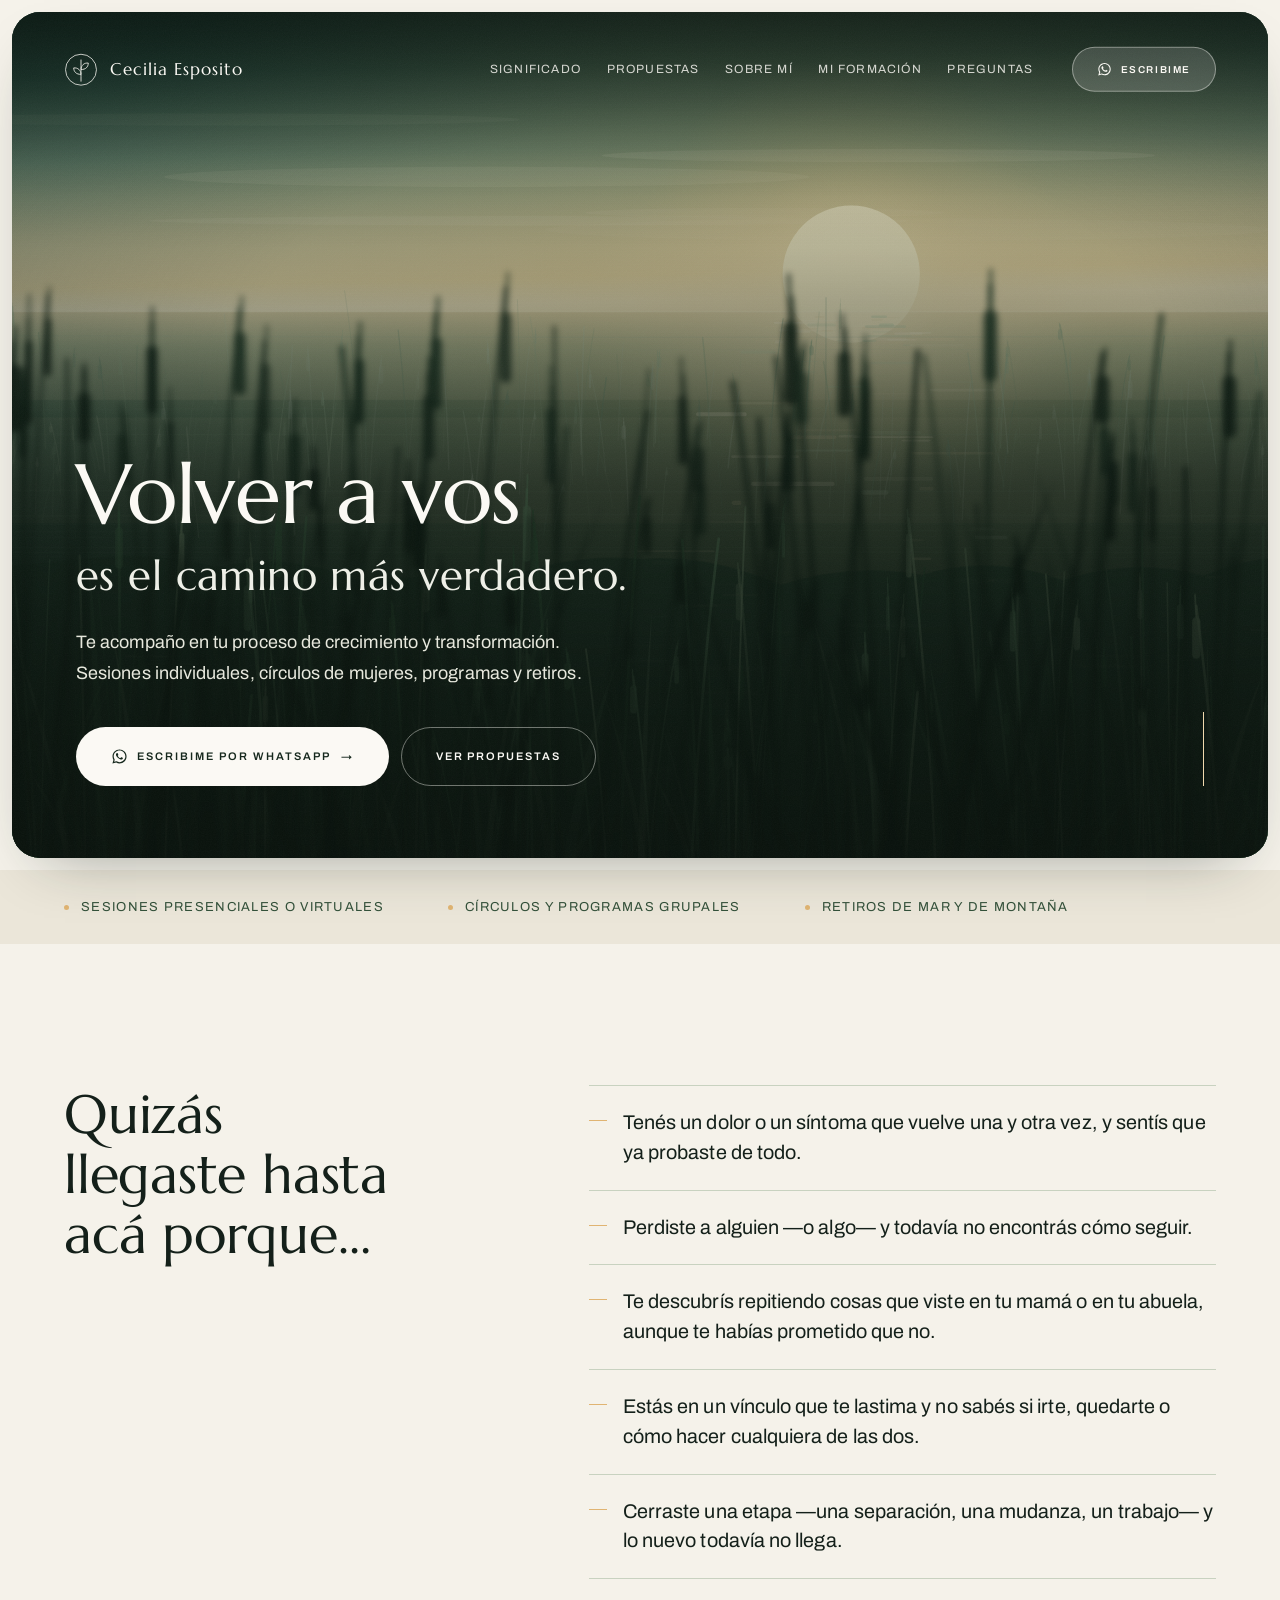
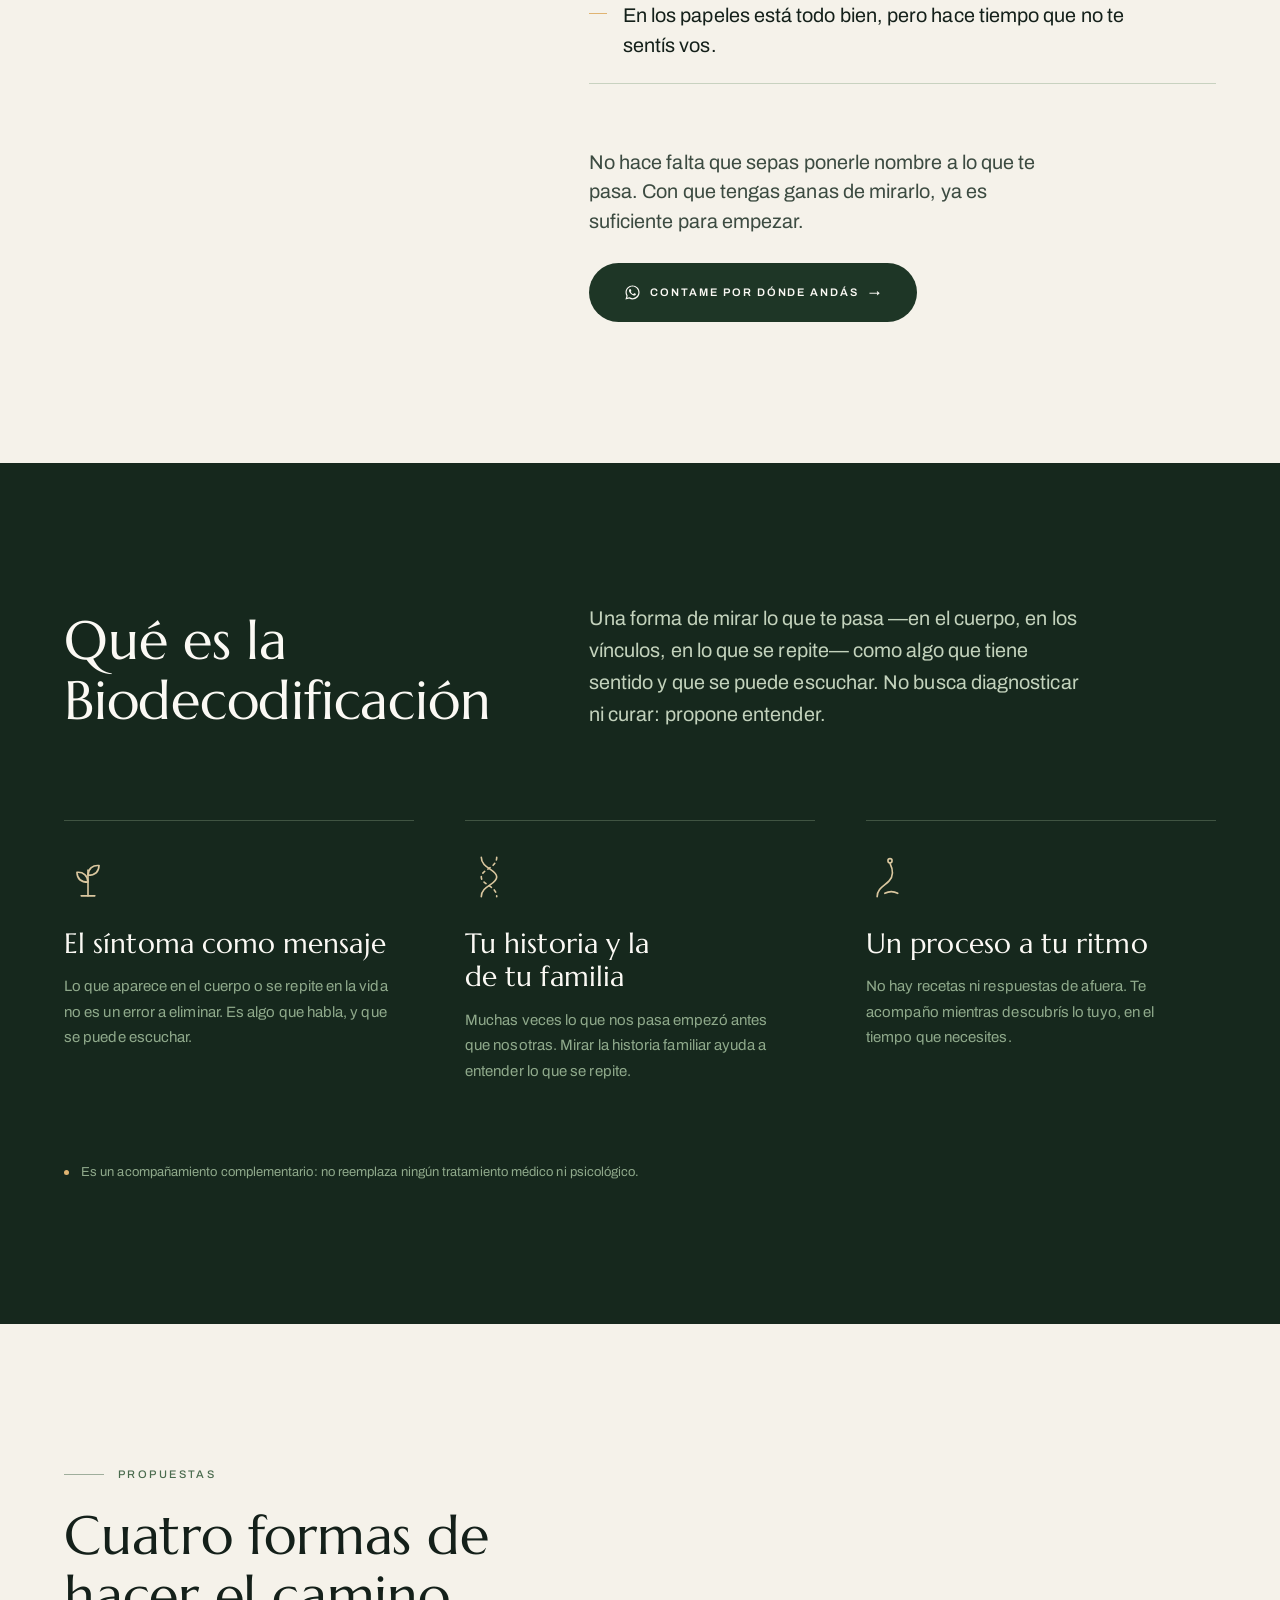
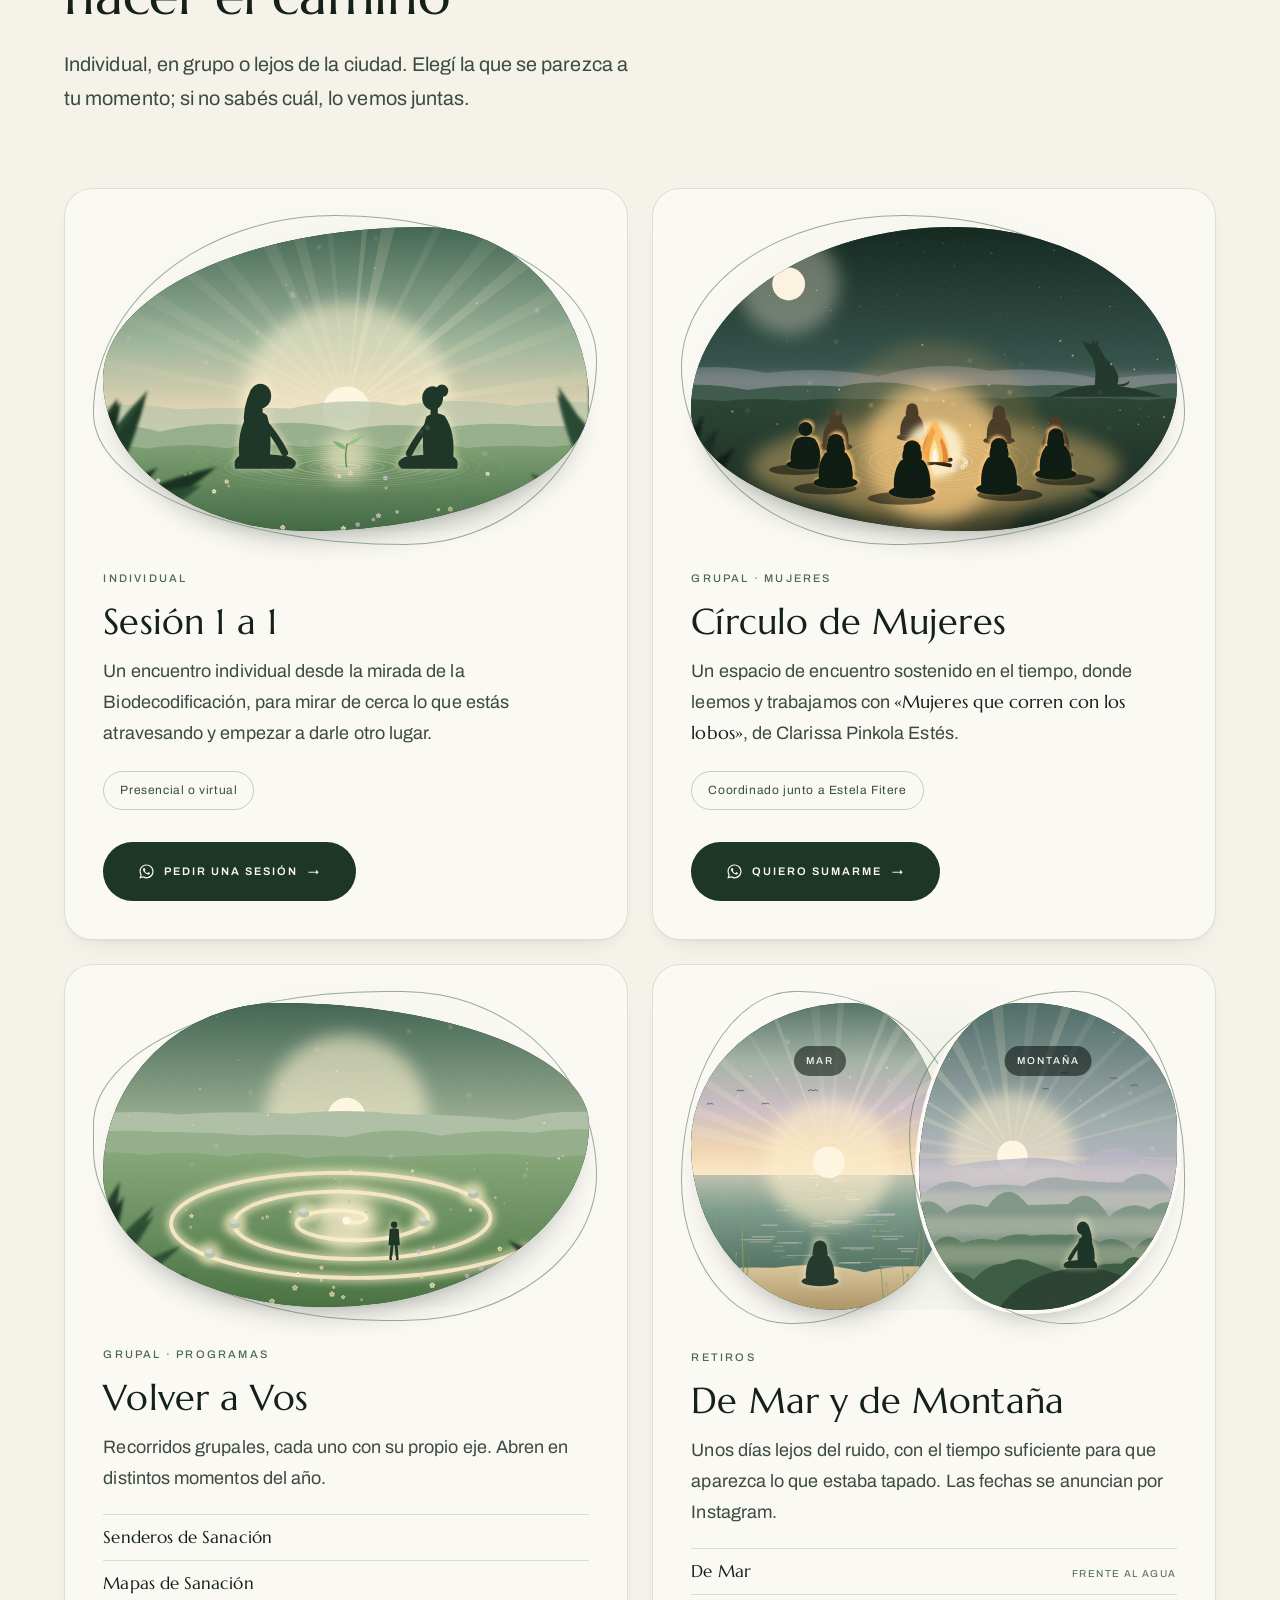
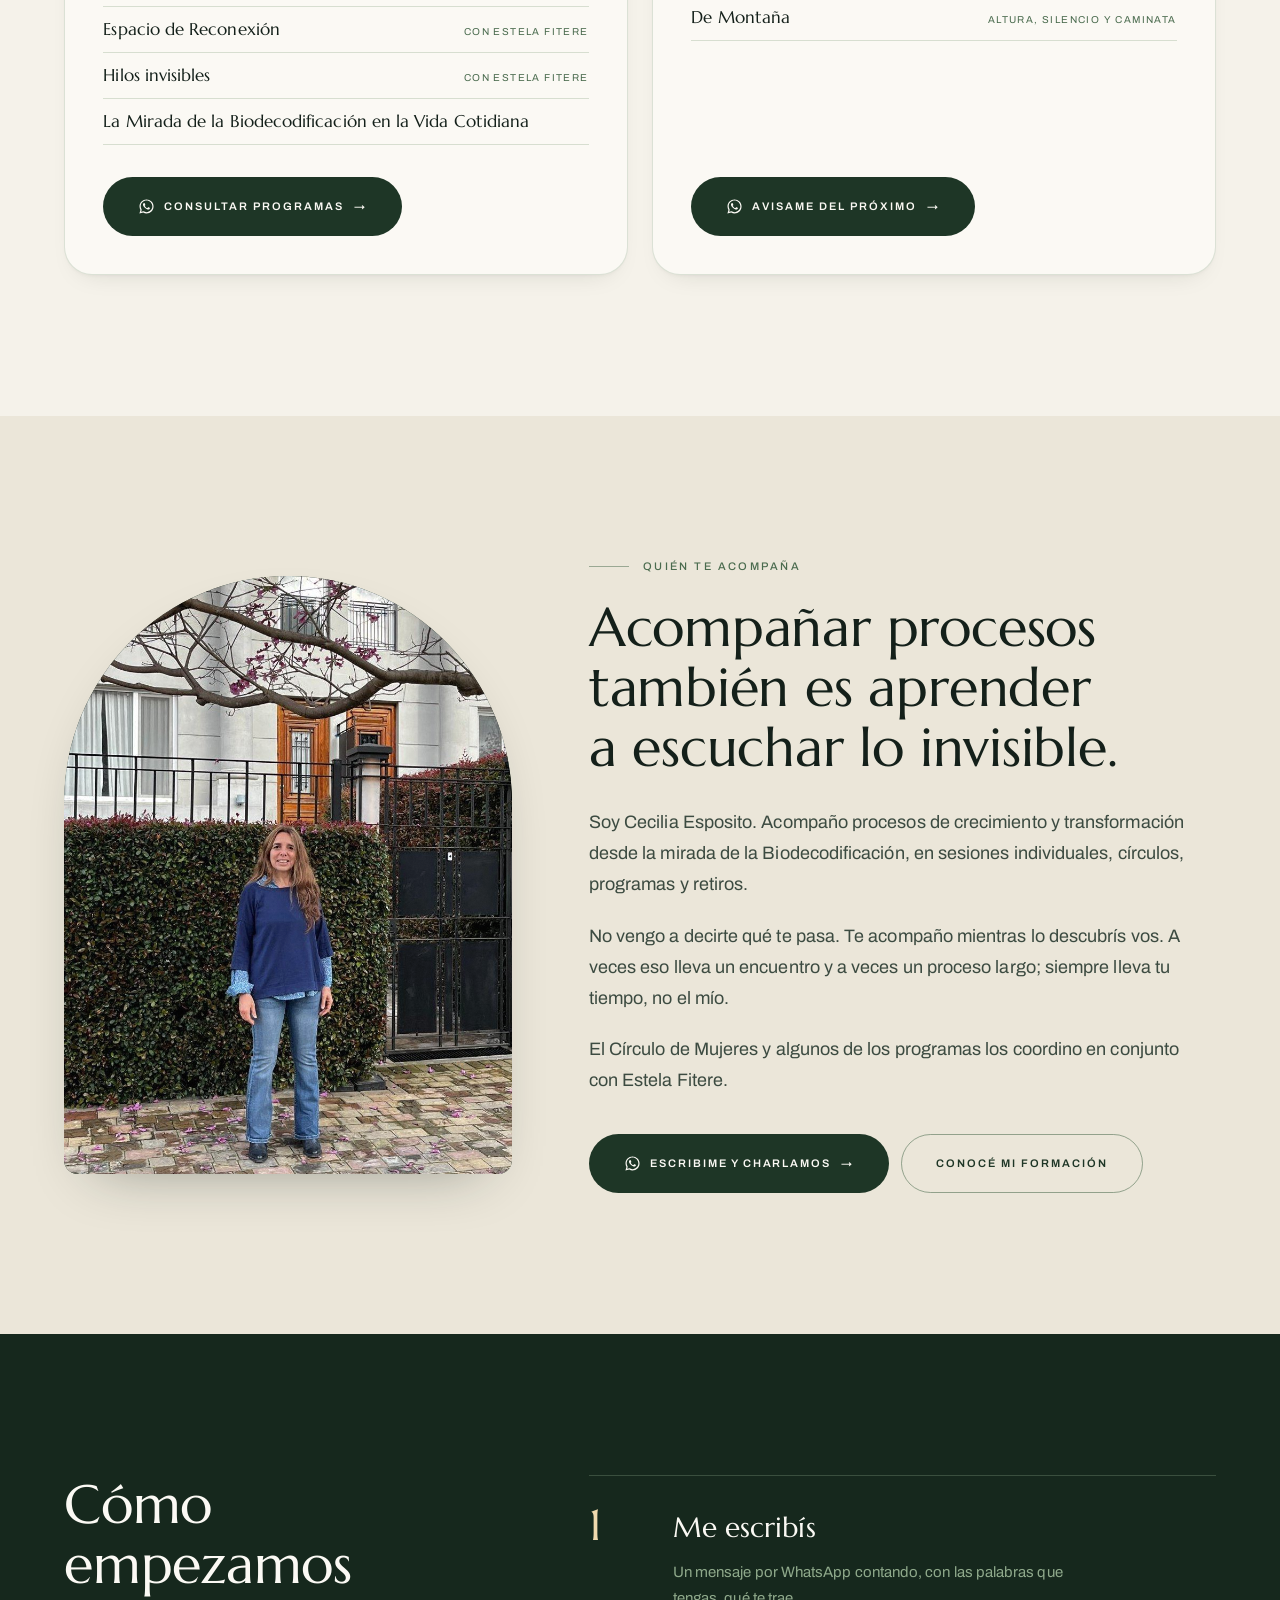
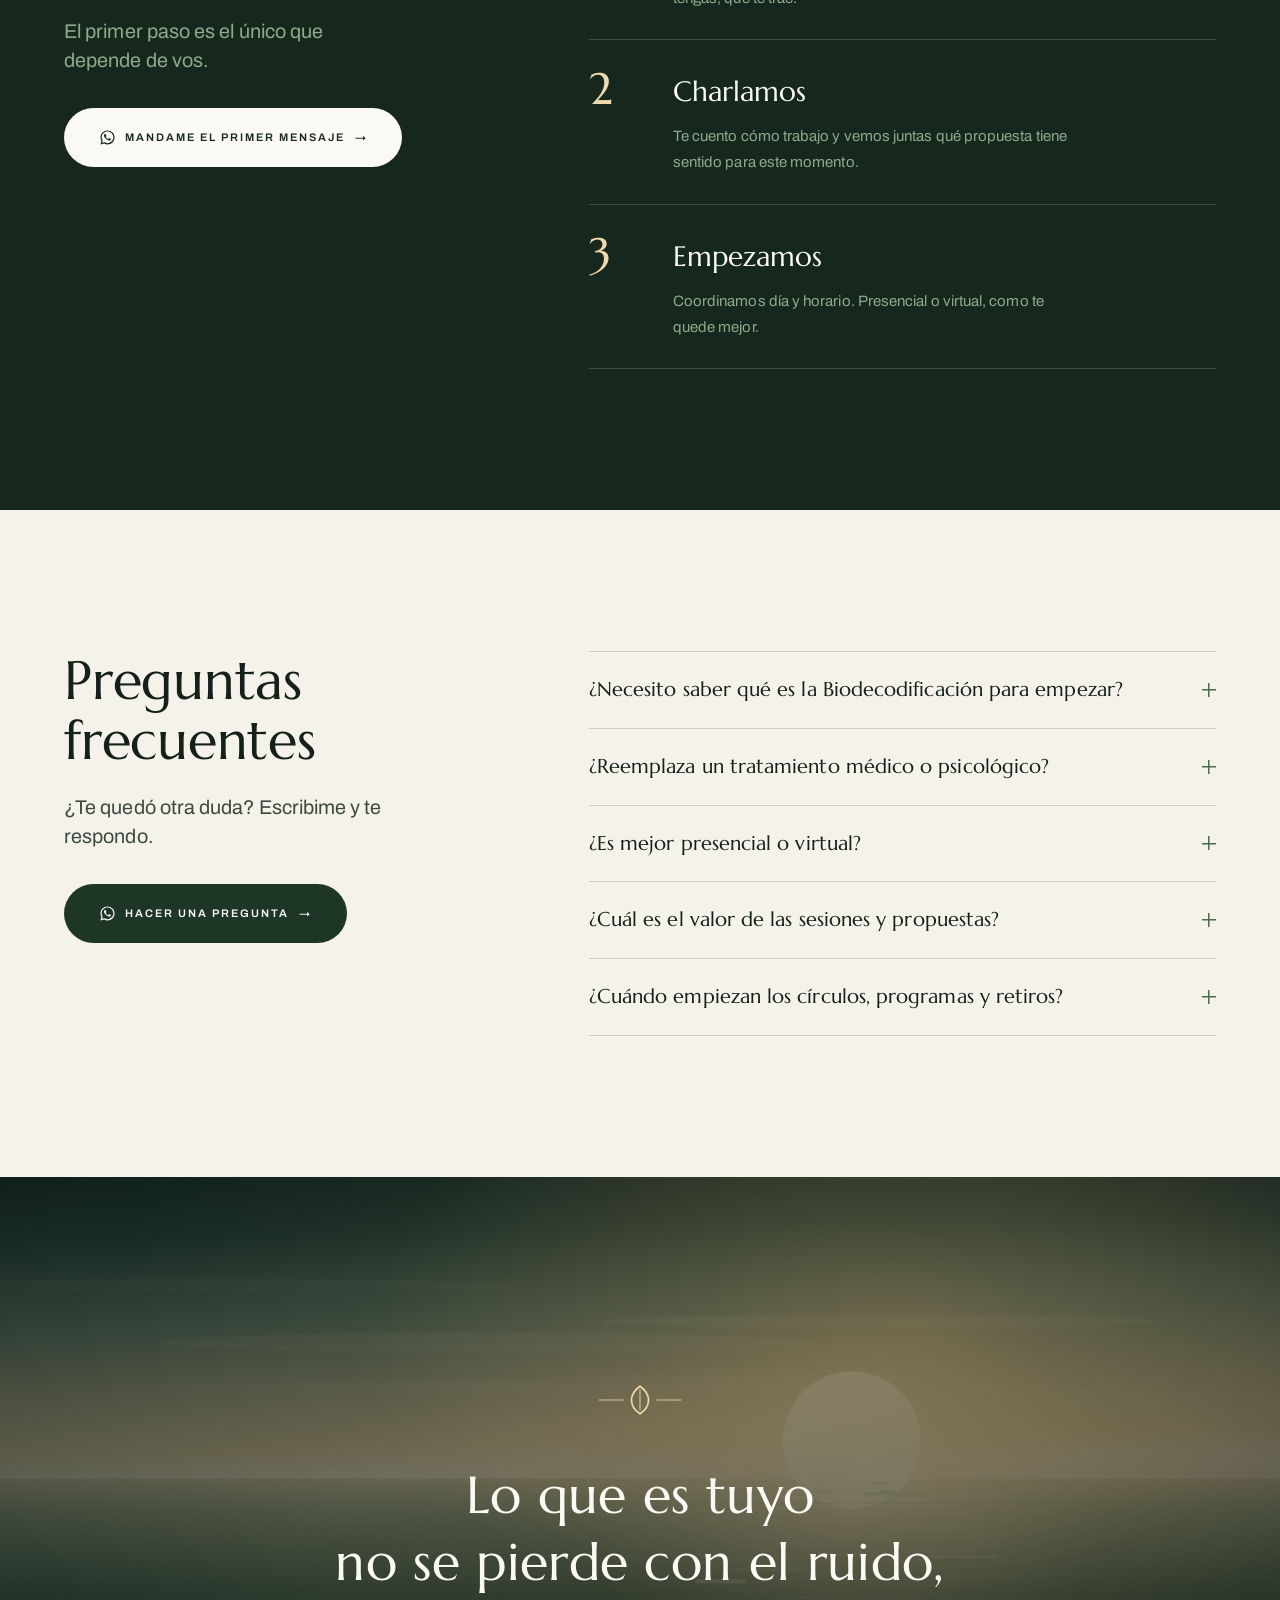
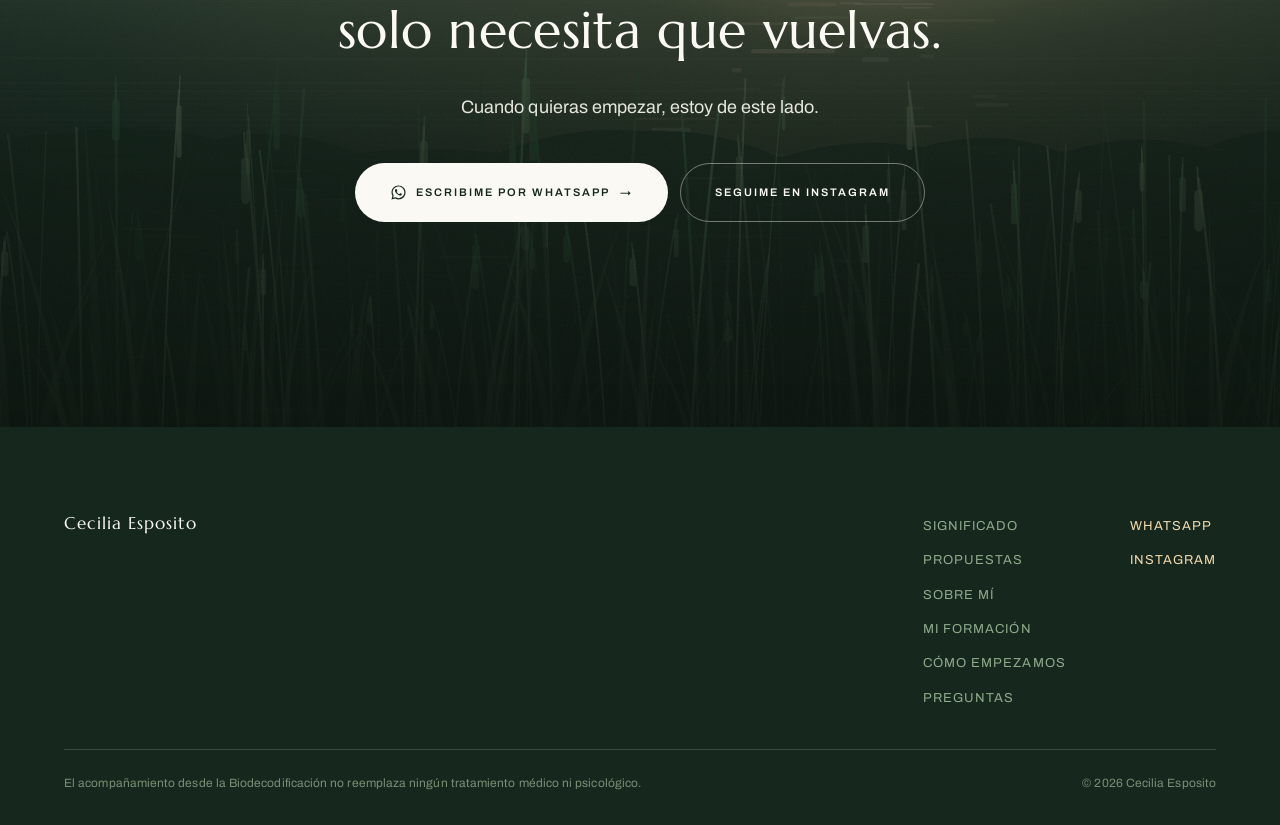
==== commit 76888e07: "Foto nueva de Cecilia en Sobre mí; la de la costa pasa a Mi formación Co-Authored-By: Claude Opus 5." ====
--- a/index.html
+++ b/index.html
@@ -301,7 +301,7 @@
     <figure class="arch reveal">
       <div class="scene scene--arch">
         <img class="scene__layer" loading="lazy" decoding="async" src="assets/art/retrato.svg" alt="" aria-hidden="true">
-        <div class="scene__photo" data-slot="retrato" data-alt="Cecilia Esposito frente al mar, con montañas nevadas detrás"></div>
+        <div class="scene__photo" data-slot="retrato" data-alt="Cecilia Esposito de pie en una vereda arbolada, bajo un lapacho en flor"></div>
       </div>
     </figure>
 
